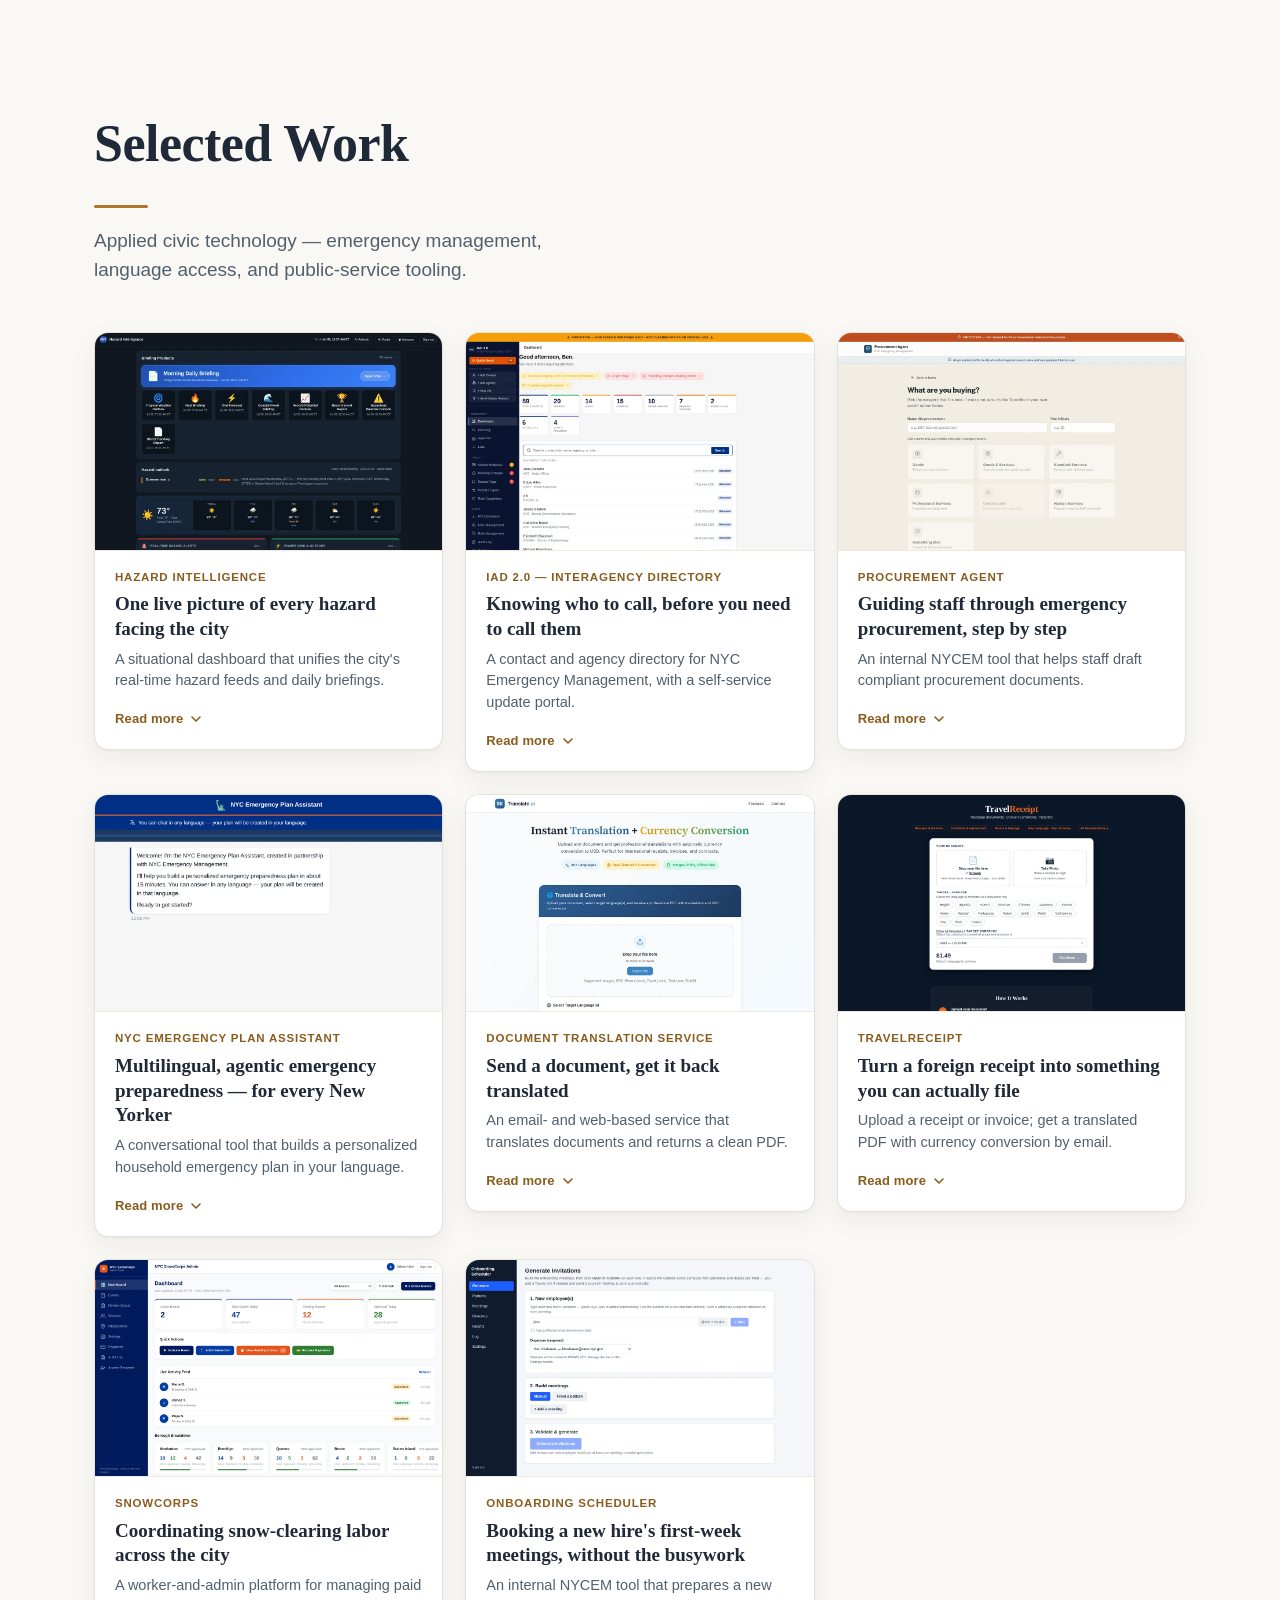
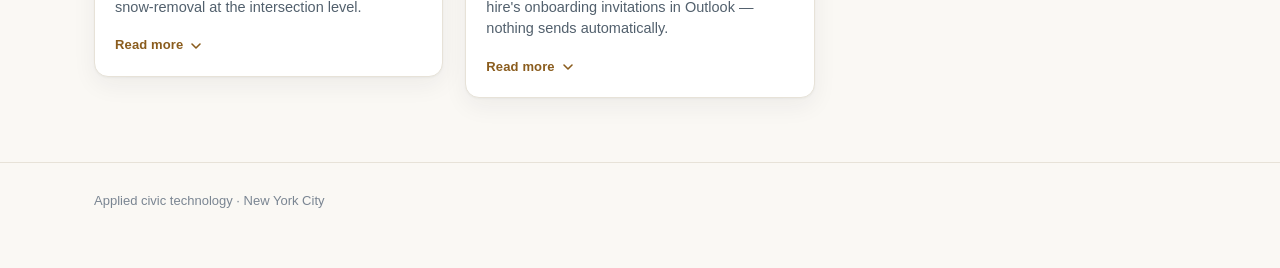
==== src/index.html @ 2b2f68f0 "Refine Onboarding Scheduler copy to match official one-pager Aligns the tile's one-liner and story w" ====
<!doctype html>
<html lang="en">
<head>
  <meta charset="utf-8" />
  <meta name="viewport" content="width=device-width, initial-scale=1" />
  <title>Selected Work — Ben Krakauer</title>
  <meta name="description" content="Applied civic technology — emergency management, language access, and public-service tooling." />
  <meta name="robots" content="noindex, nofollow" />
  <meta name="color-scheme" content="light" />
  <link rel="icon" href="data:image/svg+xml,%3Csvg xmlns='http://www.w3.org/2000/svg' viewBox='0 0 32 32'%3E%3Crect width='32' height='32' rx='6' fill='%23faf8f4'/%3E%3Ctext x='16' y='23' font-size='20' text-anchor='middle' font-family='Georgia,serif' fill='%23b0762a'%3ES%3C/text%3E%3C/svg%3E" />
  <link rel="stylesheet" href="styles.css" />
</head>
<body>
  <a class="skip-link" href="#work">Skip to work</a>

  <header class="site-header">
    <div class="wrap">
      <h1 class="site-title">Selected Work</h1>
      <hr class="title-rule" aria-hidden="true" />
      <p class="site-tagline">Applied civic technology — emergency management, language access, and public-service tooling.</p>
    </div>
  </header>

  <main id="work" class="wrap">
    <ul class="grid" role="list">

      <!-- Tile 1: Hazard Intelligence -->
      <li class="tile" role="listitem">
        <button class="tile-toggle" aria-expanded="false" aria-controls="panel-7" id="tab-7">
          <span class="tile-media">
            <img src="assets/images/hazardintel.webp" alt="NYCEM Hazard Intelligence — real-time situational dashboard" width="1200" height="750" loading="eager" decoding="async" />
          </span>
          <span class="tile-head">
            <span class="tile-kicker">Hazard Intelligence</span>
            <span class="tile-headline">One live picture of every hazard facing the city</span>
            <span class="tile-oneliner">A situational dashboard that unifies the city's real-time hazard feeds and daily briefings.</span>
            <span class="tile-more" aria-hidden="true">Read more<svg class="chev" viewBox="0 0 16 16" width="16" height="16"><path d="M4 6l4 4 4-4" fill="none" stroke="currentColor" stroke-width="1.6" stroke-linecap="round" stroke-linejoin="round"/></svg></span>
          </span>
        </button>
        <div class="tile-panel" id="panel-7" role="region" aria-labelledby="tab-7">
          <div class="tile-panel-inner">
            <p class="tile-story">When a storm, heat wave, or blackout hits, the operating picture is scattered across a dozen agencies and feeds. This tool pulls them into one place — weather and street flooding, the power grid, travel times, air quality, and coastal and climate signals — as a live situational dashboard backed by automated daily briefings. A companion admin console runs the pipeline behind it: what gets generated, when each product sends, and to whom. Built serverless on AWS, with scheduled collectors polling NWS, NYISO, Con Edison / PSEG-LI, NYC DOT, and AirNow.</p>
            <p class="tile-links"><a href="https://inteldash.benjaminkrakauer.com" target="_blank" rel="noopener noreferrer">inteldash.benjaminkrakauer.com<svg class="ext" viewBox="0 0 16 16" width="13" height="13" aria-hidden="true"><path d="M6 3h7v7M13 3L6.5 9.5M11 9v4H3V5h4" fill="none" stroke="currentColor" stroke-width="1.4" stroke-linecap="round" stroke-linejoin="round"/></svg></a><span class="link-note">dashboard</span><span class="link-sep" aria-hidden="true">·</span><a href="https://hazardintel.benjaminkrakauer.com" target="_blank" rel="noopener noreferrer">hazardintel.benjaminkrakauer.com<svg class="ext" viewBox="0 0 16 16" width="13" height="13" aria-hidden="true"><path d="M6 3h7v7M13 3L6.5 9.5M11 9v4H3V5h4" fill="none" stroke="currentColor" stroke-width="1.4" stroke-linecap="round" stroke-linejoin="round"/></svg></a><span class="link-note">admin console</span></p>
          </div>
        </div>
      </li>

      <!-- Tile 2: IAD 2.0 — Interagency Directory -->
      <li class="tile" role="listitem">
        <button class="tile-toggle" aria-expanded="false" aria-controls="panel-6" id="tab-6">
          <span class="tile-media">
            <img src="assets/images/iad.webp" alt="IAD 2.0 — interagency directory dashboard for NYC Emergency Management" width="1200" height="750" loading="eager" decoding="async" />
          </span>
          <span class="tile-head">
            <span class="tile-kicker">IAD 2.0 — Interagency Directory</span>
            <span class="tile-headline">Knowing who to call, before you need to call them</span>
            <span class="tile-oneliner">A contact and agency directory for NYC Emergency Management, with a self-service update portal.</span>
            <span class="tile-more" aria-hidden="true">Read more<svg class="chev" viewBox="0 0 16 16" width="16" height="16"><path d="M4 6l4 4 4-4" fill="none" stroke="currentColor" stroke-width="1.6" stroke-linecap="round" stroke-linejoin="round"/></svg></span>
          </span>
        </button>
        <div class="tile-panel" id="panel-6" role="region" aria-labelledby="tab-6">
          <div class="tile-panel-inner">
            <p class="tile-story">In an emergency, the bottleneck is often simply reaching the right person at the right agency. IAD 2.0 is a structured interagency directory built for NYCEM, paired with a self-service portal that lets agencies keep their own contact records current — so the directory stays accurate without a central team chasing updates.</p>
            <p class="tile-links"><a href="https://iad.benjaminkrakauer.com" target="_blank" rel="noopener noreferrer">iad.benjaminkrakauer.com<svg class="ext" viewBox="0 0 16 16" width="13" height="13" aria-hidden="true"><path d="M6 3h7v7M13 3L6.5 9.5M11 9v4H3V5h4" fill="none" stroke="currentColor" stroke-width="1.4" stroke-linecap="round" stroke-linejoin="round"/></svg></a><span class="link-sep" aria-hidden="true">·</span><a href="https://update.iad.benjaminkrakauer.com" target="_blank" rel="noopener noreferrer">update.iad.benjaminkrakauer.com<svg class="ext" viewBox="0 0 16 16" width="13" height="13" aria-hidden="true"><path d="M6 3h7v7M13 3L6.5 9.5M11 9v4H3V5h4" fill="none" stroke="currentColor" stroke-width="1.4" stroke-linecap="round" stroke-linejoin="round"/></svg></a></p>
          </div>
        </div>
      </li>

      <!-- Tile 3: Procurement Agent -->
      <li class="tile" role="listitem">
        <button class="tile-toggle" aria-expanded="false" aria-controls="panel-2" id="tab-2">
          <span class="tile-media">
            <img src="assets/images/procurement.webp" alt="Procurement Agent — internal NYCEM procurement drafting tool" width="1200" height="750" loading="eager" decoding="async" />
          </span>
          <span class="tile-head">
            <span class="tile-kicker">Procurement Agent</span>
            <span class="tile-headline">Guiding staff through emergency procurement, step by step</span>
            <span class="tile-oneliner">An internal NYCEM tool that helps staff draft compliant procurement documents.</span>
            <span class="tile-more" aria-hidden="true">Read more<svg class="chev" viewBox="0 0 16 16" width="16" height="16"><path d="M4 6l4 4 4-4" fill="none" stroke="currentColor" stroke-width="1.6" stroke-linecap="round" stroke-linejoin="round"/></svg></span>
          </span>
        </button>
        <div class="tile-panel" id="panel-2" role="region" aria-labelledby="tab-2">
          <div class="tile-panel-inner">
            <p class="tile-story">Emergency procurement is fast, high-stakes, and rule-bound — a hard combination for staff who don't do it daily. This internal prototype walks users through generating the documents an emergency procurement package needs, from vendor solicitation covers to scopes of work, with a shared review workflow and a built-in method evaluator that helps pick the right procurement path. It draws on live NYC data sources (M/WBE, Checkbook NYC) and is built on Bedrock, Lambda, API Gateway, and DynamoDB.</p>
            <p class="tile-links"><a href="https://procurementagent.benjaminkrakauer.com" target="_blank" rel="noopener noreferrer">procurementagent.benjaminkrakauer.com<svg class="ext" viewBox="0 0 16 16" width="13" height="13" aria-hidden="true"><path d="M6 3h7v7M13 3L6.5 9.5M11 9v4H3V5h4" fill="none" stroke="currentColor" stroke-width="1.4" stroke-linecap="round" stroke-linejoin="round"/></svg></a><span class="link-note">internal NYCEM tool</span></p>
          </div>
        </div>
      </li>

      <!-- Tile 4: NYC Emergency Plan Assistant -->
      <li class="tile" role="listitem">
        <button class="tile-toggle" aria-expanded="false" aria-controls="panel-1" id="tab-1">
          <span class="tile-media">
            <img src="assets/images/emergencyplan.webp" alt="NYC Emergency Plan Assistant — conversational preparedness interface" width="1200" height="750" loading="eager" decoding="async" />
          </span>
          <span class="tile-head">
            <span class="tile-kicker">NYC Emergency Plan Assistant</span>
            <span class="tile-headline">Multilingual, agentic emergency preparedness — for every New Yorker</span>
            <span class="tile-oneliner">A conversational tool that builds a personalized household emergency plan in your language.</span>
            <span class="tile-more" aria-hidden="true">Read more<svg class="chev" viewBox="0 0 16 16" width="16" height="16"><path d="M4 6l4 4 4-4" fill="none" stroke="currentColor" stroke-width="1.6" stroke-linecap="round" stroke-linejoin="round"/></svg></span>
          </span>
        </button>
        <div class="tile-panel" id="panel-1" role="region" aria-labelledby="tab-1">
          <div class="tile-panel-inner">
            <p class="tile-story">Most emergency-preparedness guidance is a static PDF almost nobody reads. This tool replaces it with a guided conversation: it asks about your household, housing, and needs, then generates a personalized, downloadable emergency plan. It works in dozens of languages — with the interface, the conversation, and the final PDF all translated, including right-to-left rendering for Arabic, Hebrew, and Urdu. Built on a React/TypeScript front end with an AWS Lambda + Bedrock back end, with prompt caching for fast, low-cost responses.</p>
            <p class="tile-links"><a href="https://emergencyplanagent.benjaminkrakauer.com" target="_blank" rel="noopener noreferrer">emergencyplanagent.benjaminkrakauer.com<svg class="ext" viewBox="0 0 16 16" width="13" height="13" aria-hidden="true"><path d="M6 3h7v7M13 3L6.5 9.5M11 9v4H3V5h4" fill="none" stroke="currentColor" stroke-width="1.4" stroke-linecap="round" stroke-linejoin="round"/></svg></a></p>
          </div>
        </div>
      </li>

      <!-- Tile 5: Document Translation Service -->
      <li class="tile" role="listitem">
        <button class="tile-toggle" aria-expanded="false" aria-controls="panel-3" id="tab-3">
          <span class="tile-media">
            <img src="assets/images/translate.webp" alt="Document Translation Service — upload and email translation" width="1200" height="750" loading="eager" decoding="async" />
          </span>
          <span class="tile-head">
            <span class="tile-kicker">Document Translation Service</span>
            <span class="tile-headline">Send a document, get it back translated</span>
            <span class="tile-oneliner">An email- and web-based service that translates documents and returns a clean PDF.</span>
            <span class="tile-more" aria-hidden="true">Read more<svg class="chev" viewBox="0 0 16 16" width="16" height="16"><path d="M4 6l4 4 4-4" fill="none" stroke="currentColor" stroke-width="1.6" stroke-linecap="round" stroke-linejoin="round"/></svg></span>
          </span>
        </button>
        <div class="tile-panel" id="panel-3" role="region" aria-labelledby="tab-3">
          <div class="tile-panel-inner">
            <p class="tile-story">A lightweight translation service designed for real documents, not just text snippets. Send a file by email or upload it on the web, and it returns a formatted PDF in the target language — with currency conversion handled inline for invoices and financial documents. Built entirely serverless on Bedrock and Lambda, with cost tracking baked in.</p>
            <p class="tile-links"><a href="https://translate.benjaminkrakauer.com" target="_blank" rel="noopener noreferrer">translate.benjaminkrakauer.com<svg class="ext" viewBox="0 0 16 16" width="13" height="13" aria-hidden="true"><path d="M6 3h7v7M13 3L6.5 9.5M11 9v4H3V5h4" fill="none" stroke="currentColor" stroke-width="1.4" stroke-linecap="round" stroke-linejoin="round"/></svg></a></p>
          </div>
        </div>
      </li>

      <!-- Tile 6: TravelReceipt -->
      <li class="tile" role="listitem">
        <button class="tile-toggle" aria-expanded="false" aria-controls="panel-4" id="tab-4">
          <span class="tile-media">
            <img src="assets/images/travelreceipt.webp" alt="TravelReceipt — translate a receipt and convert its currency" width="1200" height="750" loading="eager" decoding="async" />
          </span>
          <span class="tile-head">
            <span class="tile-kicker">TravelReceipt</span>
            <span class="tile-headline">Turn a foreign receipt into something you can actually file</span>
            <span class="tile-oneliner">Upload a receipt or invoice; get a translated PDF with currency conversion by email.</span>
            <span class="tile-more" aria-hidden="true">Read more<svg class="chev" viewBox="0 0 16 16" width="16" height="16"><path d="M4 6l4 4 4-4" fill="none" stroke="currentColor" stroke-width="1.6" stroke-linecap="round" stroke-linejoin="round"/></svg></span>
          </span>
        </button>
        <div class="tile-panel" id="panel-4" role="region" aria-labelledby="tab-4">
          <div class="tile-panel-inner">
            <p class="tile-story">A small, public-facing product for anyone dealing with receipts in another language and currency — travelers, expense filers, small businesses. Upload the receipt and it emails back a translated PDF with the amounts converted. A focused consumer application built on the same serverless translation foundation, with a production payment flow.</p>
            <p class="tile-links"><a href="https://travelreceipt.com" target="_blank" rel="noopener noreferrer">travelreceipt.com<svg class="ext" viewBox="0 0 16 16" width="13" height="13" aria-hidden="true"><path d="M6 3h7v7M13 3L6.5 9.5M11 9v4H3V5h4" fill="none" stroke="currentColor" stroke-width="1.4" stroke-linecap="round" stroke-linejoin="round"/></svg></a></p>
          </div>
        </div>
      </li>

      <!-- Tile 7: SnowCorps -->
      <li class="tile" role="listitem">
        <button class="tile-toggle" aria-expanded="false" aria-controls="panel-5" id="tab-5">
          <span class="tile-media">
            <img src="assets/images/snowcorps.webp" alt="SnowCorps — worker and admin platform for snow-removal coordination" width="1200" height="750" loading="eager" decoding="async" />
          </span>
          <span class="tile-head">
            <span class="tile-kicker">SnowCorps</span>
            <span class="tile-headline">Coordinating snow-clearing labor across the city</span>
            <span class="tile-oneliner">A worker-and-admin platform for managing paid snow-removal at the intersection level.</span>
            <span class="tile-more" aria-hidden="true">Read more<svg class="chev" viewBox="0 0 16 16" width="16" height="16"><path d="M4 6l4 4 4-4" fill="none" stroke="currentColor" stroke-width="1.6" stroke-linecap="round" stroke-linejoin="round"/></svg></span>
          </span>
        </button>
        <div class="tile-panel" id="panel-5" role="region" aria-labelledby="tab-5">
          <div class="tile-panel-inner">
            <p class="tile-story">A two-sided application for organizing snow response: a worker app where people claim intersections, document completed work, and get paid, paired with an admin portal for oversight and coordination. It tackles the logistics problem behind a familiar civic promise — that the sidewalks and crossings actually get cleared.</p>
            <p class="tile-links"><a href="https://snowcorps.benjaminkrakauer.com" target="_blank" rel="noopener noreferrer">snowcorps.benjaminkrakauer.com<svg class="ext" viewBox="0 0 16 16" width="13" height="13" aria-hidden="true"><path d="M6 3h7v7M13 3L6.5 9.5M11 9v4H3V5h4" fill="none" stroke="currentColor" stroke-width="1.4" stroke-linecap="round" stroke-linejoin="round"/></svg></a><span class="link-sep" aria-hidden="true">·</span><a href="https://admin.snowcorps.benjaminkrakauer.com" target="_blank" rel="noopener noreferrer">admin.snowcorps.benjaminkrakauer.com<svg class="ext" viewBox="0 0 16 16" width="13" height="13" aria-hidden="true"><path d="M6 3h7v7M13 3L6.5 9.5M11 9v4H3V5h4" fill="none" stroke="currentColor" stroke-width="1.4" stroke-linecap="round" stroke-linejoin="round"/></svg></a></p>
          </div>
        </div>
      </li>

      <!-- Tile 8: Onboarding Scheduler -->
      <li class="tile" role="listitem">
        <button class="tile-toggle" aria-expanded="false" aria-controls="panel-8" id="tab-8">
          <span class="tile-media">
            <img src="assets/images/onboarding.webp" alt="Onboarding Scheduler — internal NYCEM tool that builds onboarding meeting invitations" width="1200" height="750" loading="eager" decoding="async" />
          </span>
          <span class="tile-head">
            <span class="tile-kicker">Onboarding Scheduler</span>
            <span class="tile-headline">Booking a new hire's first-week meetings, without the busywork</span>
            <span class="tile-oneliner">An internal NYCEM tool that prepares a new hire's onboarding invitations in Outlook — nothing sends automatically.</span>
            <span class="tile-more" aria-hidden="true">Read more<svg class="chev" viewBox="0 0 16 16" width="16" height="16"><path d="M4 6l4 4 4-4" fill="none" stroke="currentColor" stroke-width="1.6" stroke-linecap="round" stroke-linejoin="round"/></svg></span>
          </span>
        </button>
        <div class="tile-panel" id="panel-8" role="region" aria-labelledby="tab-8">
          <div class="tile-panel-inner">
            <p class="tile-story">Onboarding a new employee means booking the same set of first-week meetings — orientation, IT, HR, team intros — with the right people, rooms, and times. This internal HCM tool prepares that whole set: add the hire, build the meetings one by one or from a saved pattern with day-offsets, and each opens in Outlook pre-filled with attendees, time, location, and description. The system never sends anything — it flags NYC holidays and weekends, logs every batch, and hands each invitation to the organizer to add a Teams link, review, and send from their own Outlook. Built serverless on AWS — a React/TypeScript SPA on S3 + CloudFront, one Lambda behind API Gateway, and DynamoDB, with a server-side password gate via Secrets Manager.</p>
            <p class="tile-links"><a href="https://onboardingscheduler.benjaminkrakauer.com" target="_blank" rel="noopener noreferrer">onboardingscheduler.benjaminkrakauer.com<svg class="ext" viewBox="0 0 16 16" width="13" height="13" aria-hidden="true"><path d="M6 3h7v7M13 3L6.5 9.5M11 9v4H3V5h4" fill="none" stroke="currentColor" stroke-width="1.4" stroke-linecap="round" stroke-linejoin="round"/></svg></a><span class="link-note">internal NYCEM tool</span></p>
          </div>
        </div>
      </li>


    </ul>
  </main>

  <footer class="site-footer">
    <div class="wrap">
      <p>Applied civic technology · New York City</p>
    </div>
  </footer>

  <script src="app.js"></script>
</body>
</html>
---- src/styles.css ----
/* Selected Work — warm-professional portfolio. Slate neutrals + one muted-amber accent. */

:root {
  --paper:      #faf8f4;   /* warm near-white background */
  --card:       #ffffff;
  --ink:        #1f2937;   /* slate-800 body text */
  --ink-soft:   #52606d;   /* slate-ish secondary */
  --ink-faint:  #7a8592;
  --line:       #e7e2d8;   /* warm hairline */
  --line-soft:  #efeae0;
  --accent:     #b0762a;   /* muted amber */
  --accent-ink: #8a5c1d;   /* darker amber for text-on-paper contrast */
  --accent-soft:rgba(176, 118, 42, 0.10);
  --shadow:     0 1px 2px rgba(31, 41, 55, 0.04), 0 8px 24px rgba(31, 41, 55, 0.06);
  --shadow-hi:  0 2px 6px rgba(31, 41, 55, 0.06), 0 14px 40px rgba(31, 41, 55, 0.10);
  --radius:     14px;
  --maxw:       1140px;
  --font: -apple-system, BlinkMacSystemFont, "Segoe UI", Roboto, Helvetica, Arial, sans-serif;
  --serif: Georgia, "Times New Roman", serif;
}

* { box-sizing: border-box; }

html { -webkit-text-size-adjust: 100%; }

body {
  margin: 0;
  background: var(--paper);
  color: var(--ink);
  font-family: var(--font);
  font-size: 17px;
  line-height: 1.55;
  -webkit-font-smoothing: antialiased;
  text-rendering: optimizeLegibility;
}

.wrap { width: 100%; max-width: var(--maxw); margin: 0 auto; padding: 0 24px; }

/* ---------- Skip link ---------- */
.skip-link {
  position: absolute; left: -999px; top: 0;
  background: var(--ink); color: #fff; padding: 10px 16px; border-radius: 0 0 8px 0;
  z-index: 20;
}
.skip-link:focus { left: 0; }

/* ---------- Header ---------- */
.site-header { padding: clamp(56px, 9vw, 104px) 0 clamp(28px, 5vw, 48px); }
.site-title {
  margin: 0;
  font-family: var(--serif);
  font-weight: 600;
  font-size: clamp(34px, 5.4vw, 52px);
  letter-spacing: -0.01em;
  color: var(--ink);
}
.title-rule {
  border: 0; height: 3px; width: 54px; margin: 20px 0 18px;
  background: var(--accent); border-radius: 2px;
}
.site-tagline {
  margin: 0; max-width: 44ch;
  font-size: clamp(16px, 2.2vw, 19px);
  color: var(--ink-soft);
}

/* ---------- Grid ---------- */
.grid {
  list-style: none; margin: 0 0 64px; padding: 0;
  display: grid; gap: 22px;
  grid-template-columns: repeat(3, 1fr);
  align-items: start; /* expanded tile grows on its own; row-mates stay compact */
}
@media (max-width: 960px) { .grid { grid-template-columns: repeat(2, 1fr); } }
@media (max-width: 620px) { .grid { grid-template-columns: 1fr; gap: 18px; } }

/* ---------- Tile ---------- */
.tile {
  background: var(--card);
  border: 1px solid var(--line);
  border-radius: var(--radius);
  box-shadow: var(--shadow);
  overflow: hidden;
  transition: box-shadow .25s ease, border-color .25s ease, transform .25s ease;
  display: flex; flex-direction: column;
}
.tile:hover { box-shadow: var(--shadow-hi); border-color: color-mix(in srgb, var(--accent) 45%, var(--line)); }

.tile-toggle {
  appearance: none; background: none; border: 0; margin: 0; padding: 0;
  text-align: left; width: 100%; cursor: pointer; color: inherit; font: inherit;
  display: flex; flex-direction: column; gap: 0;
}
.tile-toggle:focus-visible {
  outline: 3px solid var(--accent);
  outline-offset: -3px;
  border-radius: var(--radius);
}

.tile-media {
  display: block; width: 100%; aspect-ratio: 16 / 10; overflow: hidden;
  background: var(--line-soft);
  border-bottom: 1px solid var(--line-soft);
}
.tile-media img {
  display: block; width: 100%; height: 100%; object-fit: cover; object-position: top center;
  transition: transform .4s ease;
}
.tile:hover .tile-media img { transform: scale(1.02); }

.tile-head { padding: 18px 20px 20px; display: flex; flex-direction: column; gap: 7px; flex: 1; }
.tile-kicker {
  font-size: 11.5px; font-weight: 700; letter-spacing: .07em; text-transform: uppercase;
  color: var(--accent-ink); margin-bottom: -1px;
}
.tile-headline {
  font-family: var(--serif); font-weight: 600;
  font-size: 19px; line-height: 1.3; color: var(--ink);
}
.tile-oneliner { font-size: 14.5px; line-height: 1.5; color: var(--ink-soft); }

.tile-more {
  margin-top: auto; padding-top: 10px;
  display: inline-flex; align-items: center; gap: 5px;
  font-size: 13px; font-weight: 600; letter-spacing: .01em;
  color: var(--accent-ink);
}
.chev { transition: transform .3s ease; flex: none; }
.tile[data-open="true"] .chev { transform: rotate(180deg); }
.tile[data-open="true"] .tile-more .label-more { display: none; }

/* ---------- Expanding panel (grid-rows animation) ---------- */
.tile-panel {
  display: grid; grid-template-rows: 0fr;
  transition: grid-template-rows .34s ease;
}
.tile[data-open="true"] .tile-panel { grid-template-rows: 1fr; }
.tile-panel-inner {
  overflow: hidden; min-height: 0;
  padding: 0 20px;
}
.tile[data-open="true"] .tile-panel-inner { padding-bottom: 22px; }

.tile-story {
  margin: 0 0 14px;
  padding-top: 4px;
  border-top: 1px solid var(--line-soft);
  font-size: 15px; line-height: 1.62; color: var(--ink);
}
.tile[data-open="true"] .tile-story { padding-top: 16px; }

.tile-links { display: flex; flex-wrap: wrap; align-items: center; gap: 4px 10px; margin: 0; font-size: 14.5px; }
.tile-links a {
  display: inline-flex; align-items: center; gap: 5px;
  color: var(--accent-ink); text-decoration: none; font-weight: 600;
  border-bottom: 1px solid transparent; transition: border-color .2s ease, color .2s ease;
}
.tile-links a:hover { border-bottom-color: var(--accent); }
.tile-links a:focus-visible { outline: 3px solid var(--accent); outline-offset: 3px; border-radius: 3px; }
.ext { opacity: .7; flex: none; }
.link-sep { color: var(--ink-faint); }
.link-note {
  margin-left: 4px; font-size: 12px; font-weight: 500; color: var(--ink-faint);
  background: var(--accent-soft); padding: 2px 8px; border-radius: 999px;
}

/* ---------- Footer ---------- */
.site-footer {
  border-top: 1px solid var(--line);
  padding: 28px 0 56px;
}
.site-footer p { margin: 0; font-size: 13px; color: var(--ink-faint); }

/* ---------- Illustration caption overlay (labeled previews) ---------- */
.tile-media { position: relative; }
.media-tag {
  position: absolute; left: 10px; bottom: 10px;
  font-size: 10.5px; font-weight: 600; letter-spacing: .03em; text-transform: uppercase;
  color: #fff; background: rgba(31, 41, 55, 0.72);
  padding: 3px 8px; border-radius: 6px; backdrop-filter: blur(2px);
}

@media (prefers-reduced-motion: reduce) {
  * { transition: none !important; }
}
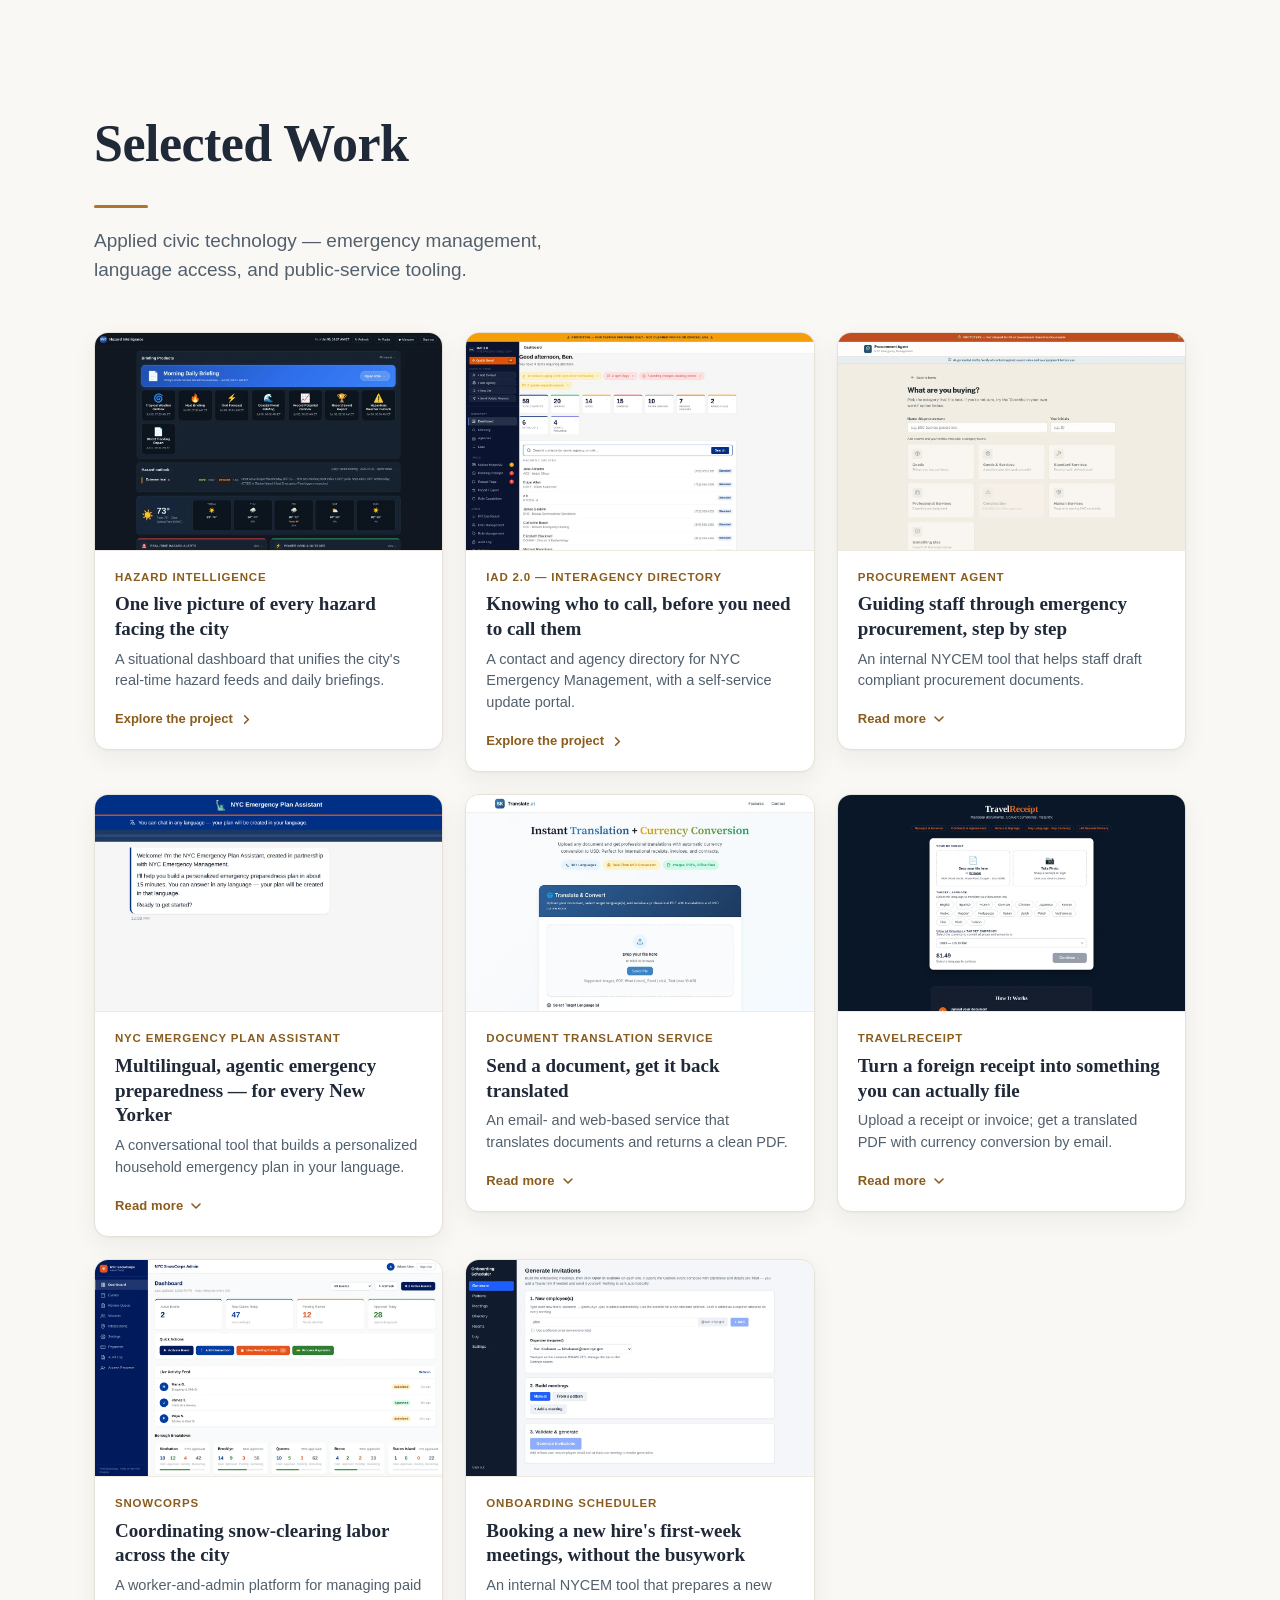
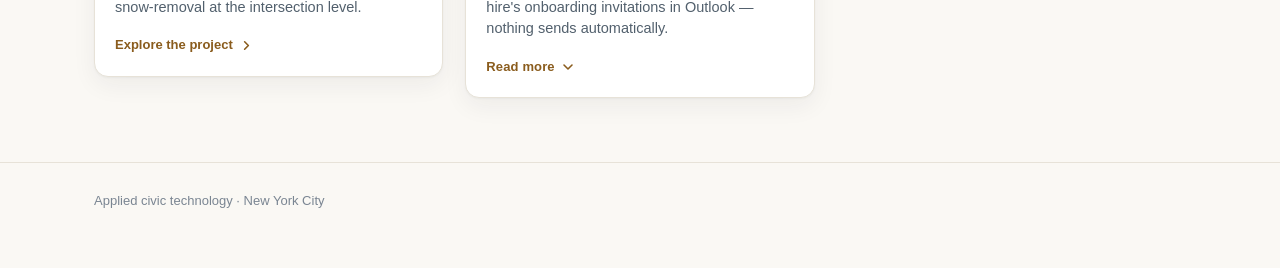
==== commit 103ea015: "Drill-downs: tiles→links + IAD (11), SnowCorps (10), Hazard expanded (16) Data-driven generator (too" ====
--- a/src/index.html
+++ b/src/index.html
@@ -24,9 +24,8 @@
   <main id="work" class="wrap">
     <ul class="grid" role="list">
 
-      <!-- Tile 1: Hazard Intelligence -->
       <li class="tile" role="listitem">
-        <button class="tile-toggle" aria-expanded="false" aria-controls="panel-7" id="tab-7">
+        <a class="tile-link" href="hazard-intelligence.html">
           <span class="tile-media">
             <img src="assets/images/hazardintel.webp" alt="NYCEM Hazard Intelligence — real-time situational dashboard" width="1200" height="750" loading="eager" decoding="async" />
           </span>
@@ -34,20 +33,13 @@
             <span class="tile-kicker">Hazard Intelligence</span>
             <span class="tile-headline">One live picture of every hazard facing the city</span>
             <span class="tile-oneliner">A situational dashboard that unifies the city's real-time hazard feeds and daily briefings.</span>
-            <span class="tile-more" aria-hidden="true">Read more<svg class="chev" viewBox="0 0 16 16" width="16" height="16"><path d="M4 6l4 4 4-4" fill="none" stroke="currentColor" stroke-width="1.6" stroke-linecap="round" stroke-linejoin="round"/></svg></span>
+            <span class="tile-go" aria-hidden="true">Explore the project <svg class="chev-r" viewBox="0 0 16 16" width="15" height="15" aria-hidden="true"><path d="M6 4l4 4-4 4" fill="none" stroke="currentColor" stroke-width="1.7" stroke-linecap="round" stroke-linejoin="round"/></svg></span>
           </span>
-        </button>
-        <div class="tile-panel" id="panel-7" role="region" aria-labelledby="tab-7">
-          <div class="tile-panel-inner">
-            <p class="tile-story">When a storm, heat wave, or blackout hits, the operating picture is scattered across a dozen agencies and feeds. This tool pulls them into one place — weather and street flooding, the power grid, travel times, air quality, and coastal and climate signals — as a live situational dashboard backed by automated daily briefings. A companion admin console runs the pipeline behind it: what gets generated, when each product sends, and to whom. Built serverless on AWS, with scheduled collectors polling NWS, NYISO, Con Edison / PSEG-LI, NYC DOT, and AirNow.</p>
-            <p class="tile-links"><a href="https://inteldash.benjaminkrakauer.com" target="_blank" rel="noopener noreferrer">inteldash.benjaminkrakauer.com<svg class="ext" viewBox="0 0 16 16" width="13" height="13" aria-hidden="true"><path d="M6 3h7v7M13 3L6.5 9.5M11 9v4H3V5h4" fill="none" stroke="currentColor" stroke-width="1.4" stroke-linecap="round" stroke-linejoin="round"/></svg></a><span class="link-note">dashboard</span><span class="link-sep" aria-hidden="true">·</span><a href="https://hazardintel.benjaminkrakauer.com" target="_blank" rel="noopener noreferrer">hazardintel.benjaminkrakauer.com<svg class="ext" viewBox="0 0 16 16" width="13" height="13" aria-hidden="true"><path d="M6 3h7v7M13 3L6.5 9.5M11 9v4H3V5h4" fill="none" stroke="currentColor" stroke-width="1.4" stroke-linecap="round" stroke-linejoin="round"/></svg></a><span class="link-note">admin console</span></p>
-          </div>
-        </div>
+        </a>
       </li>
 
-      <!-- Tile 2: IAD 2.0 — Interagency Directory -->
       <li class="tile" role="listitem">
-        <button class="tile-toggle" aria-expanded="false" aria-controls="panel-6" id="tab-6">
+        <a class="tile-link" href="iad.html">
           <span class="tile-media">
             <img src="assets/images/iad.webp" alt="IAD 2.0 — interagency directory dashboard for NYC Emergency Management" width="1200" height="750" loading="eager" decoding="async" />
           </span>
@@ -55,20 +47,13 @@
             <span class="tile-kicker">IAD 2.0 — Interagency Directory</span>
             <span class="tile-headline">Knowing who to call, before you need to call them</span>
             <span class="tile-oneliner">A contact and agency directory for NYC Emergency Management, with a self-service update portal.</span>
-            <span class="tile-more" aria-hidden="true">Read more<svg class="chev" viewBox="0 0 16 16" width="16" height="16"><path d="M4 6l4 4 4-4" fill="none" stroke="currentColor" stroke-width="1.6" stroke-linecap="round" stroke-linejoin="round"/></svg></span>
+            <span class="tile-go" aria-hidden="true">Explore the project <svg class="chev-r" viewBox="0 0 16 16" width="15" height="15" aria-hidden="true"><path d="M6 4l4 4-4 4" fill="none" stroke="currentColor" stroke-width="1.7" stroke-linecap="round" stroke-linejoin="round"/></svg></span>
           </span>
-        </button>
-        <div class="tile-panel" id="panel-6" role="region" aria-labelledby="tab-6">
-          <div class="tile-panel-inner">
-            <p class="tile-story">In an emergency, the bottleneck is often simply reaching the right person at the right agency. IAD 2.0 is a structured interagency directory built for NYCEM, paired with a self-service portal that lets agencies keep their own contact records current — so the directory stays accurate without a central team chasing updates.</p>
-            <p class="tile-links"><a href="https://iad.benjaminkrakauer.com" target="_blank" rel="noopener noreferrer">iad.benjaminkrakauer.com<svg class="ext" viewBox="0 0 16 16" width="13" height="13" aria-hidden="true"><path d="M6 3h7v7M13 3L6.5 9.5M11 9v4H3V5h4" fill="none" stroke="currentColor" stroke-width="1.4" stroke-linecap="round" stroke-linejoin="round"/></svg></a><span class="link-sep" aria-hidden="true">·</span><a href="https://update.iad.benjaminkrakauer.com" target="_blank" rel="noopener noreferrer">update.iad.benjaminkrakauer.com<svg class="ext" viewBox="0 0 16 16" width="13" height="13" aria-hidden="true"><path d="M6 3h7v7M13 3L6.5 9.5M11 9v4H3V5h4" fill="none" stroke="currentColor" stroke-width="1.4" stroke-linecap="round" stroke-linejoin="round"/></svg></a></p>
-          </div>
-        </div>
+        </a>
       </li>
 
-      <!-- Tile 3: Procurement Agent -->
       <li class="tile" role="listitem">
-        <button class="tile-toggle" aria-expanded="false" aria-controls="panel-2" id="tab-2">
+        <button class="tile-toggle" aria-expanded="false" aria-controls="panel-procurement" id="tab-procurement">
           <span class="tile-media">
             <img src="assets/images/procurement.webp" alt="Procurement Agent — internal NYCEM procurement drafting tool" width="1200" height="750" loading="eager" decoding="async" />
           </span>
@@ -79,7 +64,7 @@
             <span class="tile-more" aria-hidden="true">Read more<svg class="chev" viewBox="0 0 16 16" width="16" height="16"><path d="M4 6l4 4 4-4" fill="none" stroke="currentColor" stroke-width="1.6" stroke-linecap="round" stroke-linejoin="round"/></svg></span>
           </span>
         </button>
-        <div class="tile-panel" id="panel-2" role="region" aria-labelledby="tab-2">
+        <div class="tile-panel" id="panel-procurement" role="region" aria-labelledby="tab-procurement">
           <div class="tile-panel-inner">
             <p class="tile-story">Emergency procurement is fast, high-stakes, and rule-bound — a hard combination for staff who don't do it daily. This internal prototype walks users through generating the documents an emergency procurement package needs, from vendor solicitation covers to scopes of work, with a shared review workflow and a built-in method evaluator that helps pick the right procurement path. It draws on live NYC data sources (M/WBE, Checkbook NYC) and is built on Bedrock, Lambda, API Gateway, and DynamoDB.</p>
             <p class="tile-links"><a href="https://procurementagent.benjaminkrakauer.com" target="_blank" rel="noopener noreferrer">procurementagent.benjaminkrakauer.com<svg class="ext" viewBox="0 0 16 16" width="13" height="13" aria-hidden="true"><path d="M6 3h7v7M13 3L6.5 9.5M11 9v4H3V5h4" fill="none" stroke="currentColor" stroke-width="1.4" stroke-linecap="round" stroke-linejoin="round"/></svg></a><span class="link-note">internal NYCEM tool</span></p>
@@ -87,9 +72,8 @@
         </div>
       </li>
 
-      <!-- Tile 4: NYC Emergency Plan Assistant -->
       <li class="tile" role="listitem">
-        <button class="tile-toggle" aria-expanded="false" aria-controls="panel-1" id="tab-1">
+        <button class="tile-toggle" aria-expanded="false" aria-controls="panel-emergency-plan" id="tab-emergency-plan">
           <span class="tile-media">
             <img src="assets/images/emergencyplan.webp" alt="NYC Emergency Plan Assistant — conversational preparedness interface" width="1200" height="750" loading="eager" decoding="async" />
           </span>
@@ -100,7 +84,7 @@
             <span class="tile-more" aria-hidden="true">Read more<svg class="chev" viewBox="0 0 16 16" width="16" height="16"><path d="M4 6l4 4 4-4" fill="none" stroke="currentColor" stroke-width="1.6" stroke-linecap="round" stroke-linejoin="round"/></svg></span>
           </span>
         </button>
-        <div class="tile-panel" id="panel-1" role="region" aria-labelledby="tab-1">
+        <div class="tile-panel" id="panel-emergency-plan" role="region" aria-labelledby="tab-emergency-plan">
           <div class="tile-panel-inner">
             <p class="tile-story">Most emergency-preparedness guidance is a static PDF almost nobody reads. This tool replaces it with a guided conversation: it asks about your household, housing, and needs, then generates a personalized, downloadable emergency plan. It works in dozens of languages — with the interface, the conversation, and the final PDF all translated, including right-to-left rendering for Arabic, Hebrew, and Urdu. Built on a React/TypeScript front end with an AWS Lambda + Bedrock back end, with prompt caching for fast, low-cost responses.</p>
             <p class="tile-links"><a href="https://emergencyplanagent.benjaminkrakauer.com" target="_blank" rel="noopener noreferrer">emergencyplanagent.benjaminkrakauer.com<svg class="ext" viewBox="0 0 16 16" width="13" height="13" aria-hidden="true"><path d="M6 3h7v7M13 3L6.5 9.5M11 9v4H3V5h4" fill="none" stroke="currentColor" stroke-width="1.4" stroke-linecap="round" stroke-linejoin="round"/></svg></a></p>
@@ -108,9 +92,8 @@
         </div>
       </li>
 
-      <!-- Tile 5: Document Translation Service -->
       <li class="tile" role="listitem">
-        <button class="tile-toggle" aria-expanded="false" aria-controls="panel-3" id="tab-3">
+        <button class="tile-toggle" aria-expanded="false" aria-controls="panel-document-translation" id="tab-document-translation">
           <span class="tile-media">
             <img src="assets/images/translate.webp" alt="Document Translation Service — upload and email translation" width="1200" height="750" loading="eager" decoding="async" />
           </span>
@@ -121,7 +104,7 @@
             <span class="tile-more" aria-hidden="true">Read more<svg class="chev" viewBox="0 0 16 16" width="16" height="16"><path d="M4 6l4 4 4-4" fill="none" stroke="currentColor" stroke-width="1.6" stroke-linecap="round" stroke-linejoin="round"/></svg></span>
           </span>
         </button>
-        <div class="tile-panel" id="panel-3" role="region" aria-labelledby="tab-3">
+        <div class="tile-panel" id="panel-document-translation" role="region" aria-labelledby="tab-document-translation">
           <div class="tile-panel-inner">
             <p class="tile-story">A lightweight translation service designed for real documents, not just text snippets. Send a file by email or upload it on the web, and it returns a formatted PDF in the target language — with currency conversion handled inline for invoices and financial documents. Built entirely serverless on Bedrock and Lambda, with cost tracking baked in.</p>
             <p class="tile-links"><a href="https://translate.benjaminkrakauer.com" target="_blank" rel="noopener noreferrer">translate.benjaminkrakauer.com<svg class="ext" viewBox="0 0 16 16" width="13" height="13" aria-hidden="true"><path d="M6 3h7v7M13 3L6.5 9.5M11 9v4H3V5h4" fill="none" stroke="currentColor" stroke-width="1.4" stroke-linecap="round" stroke-linejoin="round"/></svg></a></p>
@@ -129,9 +112,8 @@
         </div>
       </li>
 
-      <!-- Tile 6: TravelReceipt -->
       <li class="tile" role="listitem">
-        <button class="tile-toggle" aria-expanded="false" aria-controls="panel-4" id="tab-4">
+        <button class="tile-toggle" aria-expanded="false" aria-controls="panel-travelreceipt" id="tab-travelreceipt">
           <span class="tile-media">
             <img src="assets/images/travelreceipt.webp" alt="TravelReceipt — translate a receipt and convert its currency" width="1200" height="750" loading="eager" decoding="async" />
           </span>
@@ -142,7 +124,7 @@
             <span class="tile-more" aria-hidden="true">Read more<svg class="chev" viewBox="0 0 16 16" width="16" height="16"><path d="M4 6l4 4 4-4" fill="none" stroke="currentColor" stroke-width="1.6" stroke-linecap="round" stroke-linejoin="round"/></svg></span>
           </span>
         </button>
-        <div class="tile-panel" id="panel-4" role="region" aria-labelledby="tab-4">
+        <div class="tile-panel" id="panel-travelreceipt" role="region" aria-labelledby="tab-travelreceipt">
           <div class="tile-panel-inner">
             <p class="tile-story">A small, public-facing product for anyone dealing with receipts in another language and currency — travelers, expense filers, small businesses. Upload the receipt and it emails back a translated PDF with the amounts converted. A focused consumer application built on the same serverless translation foundation, with a production payment flow.</p>
             <p class="tile-links"><a href="https://travelreceipt.com" target="_blank" rel="noopener noreferrer">travelreceipt.com<svg class="ext" viewBox="0 0 16 16" width="13" height="13" aria-hidden="true"><path d="M6 3h7v7M13 3L6.5 9.5M11 9v4H3V5h4" fill="none" stroke="currentColor" stroke-width="1.4" stroke-linecap="round" stroke-linejoin="round"/></svg></a></p>
@@ -150,9 +132,8 @@
         </div>
       </li>
 
-      <!-- Tile 7: SnowCorps -->
       <li class="tile" role="listitem">
-        <button class="tile-toggle" aria-expanded="false" aria-controls="panel-5" id="tab-5">
+        <a class="tile-link" href="snowcorps.html">
           <span class="tile-media">
             <img src="assets/images/snowcorps.webp" alt="SnowCorps — worker and admin platform for snow-removal coordination" width="1200" height="750" loading="eager" decoding="async" />
           </span>
@@ -160,20 +141,13 @@
             <span class="tile-kicker">SnowCorps</span>
             <span class="tile-headline">Coordinating snow-clearing labor across the city</span>
             <span class="tile-oneliner">A worker-and-admin platform for managing paid snow-removal at the intersection level.</span>
-            <span class="tile-more" aria-hidden="true">Read more<svg class="chev" viewBox="0 0 16 16" width="16" height="16"><path d="M4 6l4 4 4-4" fill="none" stroke="currentColor" stroke-width="1.6" stroke-linecap="round" stroke-linejoin="round"/></svg></span>
+            <span class="tile-go" aria-hidden="true">Explore the project <svg class="chev-r" viewBox="0 0 16 16" width="15" height="15" aria-hidden="true"><path d="M6 4l4 4-4 4" fill="none" stroke="currentColor" stroke-width="1.7" stroke-linecap="round" stroke-linejoin="round"/></svg></span>
           </span>
-        </button>
-        <div class="tile-panel" id="panel-5" role="region" aria-labelledby="tab-5">
-          <div class="tile-panel-inner">
-            <p class="tile-story">A two-sided application for organizing snow response: a worker app where people claim intersections, document completed work, and get paid, paired with an admin portal for oversight and coordination. It tackles the logistics problem behind a familiar civic promise — that the sidewalks and crossings actually get cleared.</p>
-            <p class="tile-links"><a href="https://snowcorps.benjaminkrakauer.com" target="_blank" rel="noopener noreferrer">snowcorps.benjaminkrakauer.com<svg class="ext" viewBox="0 0 16 16" width="13" height="13" aria-hidden="true"><path d="M6 3h7v7M13 3L6.5 9.5M11 9v4H3V5h4" fill="none" stroke="currentColor" stroke-width="1.4" stroke-linecap="round" stroke-linejoin="round"/></svg></a><span class="link-sep" aria-hidden="true">·</span><a href="https://admin.snowcorps.benjaminkrakauer.com" target="_blank" rel="noopener noreferrer">admin.snowcorps.benjaminkrakauer.com<svg class="ext" viewBox="0 0 16 16" width="13" height="13" aria-hidden="true"><path d="M6 3h7v7M13 3L6.5 9.5M11 9v4H3V5h4" fill="none" stroke="currentColor" stroke-width="1.4" stroke-linecap="round" stroke-linejoin="round"/></svg></a></p>
-          </div>
-        </div>
+        </a>
       </li>
 
-      <!-- Tile 8: Onboarding Scheduler -->
       <li class="tile" role="listitem">
-        <button class="tile-toggle" aria-expanded="false" aria-controls="panel-8" id="tab-8">
+        <button class="tile-toggle" aria-expanded="false" aria-controls="panel-onboarding" id="tab-onboarding">
           <span class="tile-media">
             <img src="assets/images/onboarding.webp" alt="Onboarding Scheduler — internal NYCEM tool that builds onboarding meeting invitations" width="1200" height="750" loading="eager" decoding="async" />
           </span>
@@ -184,14 +158,13 @@
             <span class="tile-more" aria-hidden="true">Read more<svg class="chev" viewBox="0 0 16 16" width="16" height="16"><path d="M4 6l4 4 4-4" fill="none" stroke="currentColor" stroke-width="1.6" stroke-linecap="round" stroke-linejoin="round"/></svg></span>
           </span>
         </button>
-        <div class="tile-panel" id="panel-8" role="region" aria-labelledby="tab-8">
+        <div class="tile-panel" id="panel-onboarding" role="region" aria-labelledby="tab-onboarding">
           <div class="tile-panel-inner">
             <p class="tile-story">Onboarding a new employee means booking the same set of first-week meetings — orientation, IT, HR, team intros — with the right people, rooms, and times. This internal HCM tool prepares that whole set: add the hire, build the meetings one by one or from a saved pattern with day-offsets, and each opens in Outlook pre-filled with attendees, time, location, and description. The system never sends anything — it flags NYC holidays and weekends, logs every batch, and hands each invitation to the organizer to add a Teams link, review, and send from their own Outlook. Built serverless on AWS — a React/TypeScript SPA on S3 + CloudFront, one Lambda behind API Gateway, and DynamoDB, with a server-side password gate via Secrets Manager.</p>
             <p class="tile-links"><a href="https://onboardingscheduler.benjaminkrakauer.com" target="_blank" rel="noopener noreferrer">onboardingscheduler.benjaminkrakauer.com<svg class="ext" viewBox="0 0 16 16" width="13" height="13" aria-hidden="true"><path d="M6 3h7v7M13 3L6.5 9.5M11 9v4H3V5h4" fill="none" stroke="currentColor" stroke-width="1.4" stroke-linecap="round" stroke-linejoin="round"/></svg></a><span class="link-note">internal NYCEM tool</span></p>
           </div>
         </div>
       </li>
-
 
     </ul>
   </main>
--- a/src/styles.css
+++ b/src/styles.css
@@ -97,6 +97,20 @@
   border-radius: var(--radius);
 }
 
+/* Link tiles (click the whole card → detail page) */
+.tile-link {
+  display: flex; flex-direction: column; height: 100%;
+  text-decoration: none; color: inherit;
+}
+.tile-link:focus-visible { outline: 3px solid var(--accent); outline-offset: -3px; border-radius: var(--radius); }
+.tile-go {
+  margin-top: auto; padding-top: 10px;
+  display: inline-flex; align-items: center; gap: 6px;
+  font-size: 13px; font-weight: 700; color: var(--accent-ink);
+}
+.chev-r { transition: transform .2s ease; }
+.tile-link:hover .chev-r { transform: translateX(3px); }
+
 .tile-media {
   display: block; width: 100%; aspect-ratio: 16 / 10; overflow: hidden;
   background: var(--line-soft);
@@ -164,6 +178,19 @@
   background: var(--accent-soft); padding: 2px 8px; border-radius: 999px;
 }
 
+/* "Dig down" CTA to a per-app detail page */
+.tile-explore { margin: 15px 0 2px; }
+.tile-explore a {
+  display: inline-flex; align-items: center; gap: 7px;
+  font-size: 13.5px; font-weight: 700; color: var(--accent-ink);
+  background: var(--accent-soft);
+  border: 1px solid color-mix(in srgb, var(--accent) 38%, transparent);
+  padding: 9px 14px; border-radius: 9px; text-decoration: none;
+  transition: background .2s ease, border-color .2s ease;
+}
+.tile-explore a:hover { background: color-mix(in srgb, var(--accent) 15%, transparent); border-color: var(--accent); }
+.tile-explore a:focus-visible { outline: 3px solid var(--accent); outline-offset: 2px; }
+
 /* ---------- Footer ---------- */
 .site-footer {
   border-top: 1px solid var(--line);
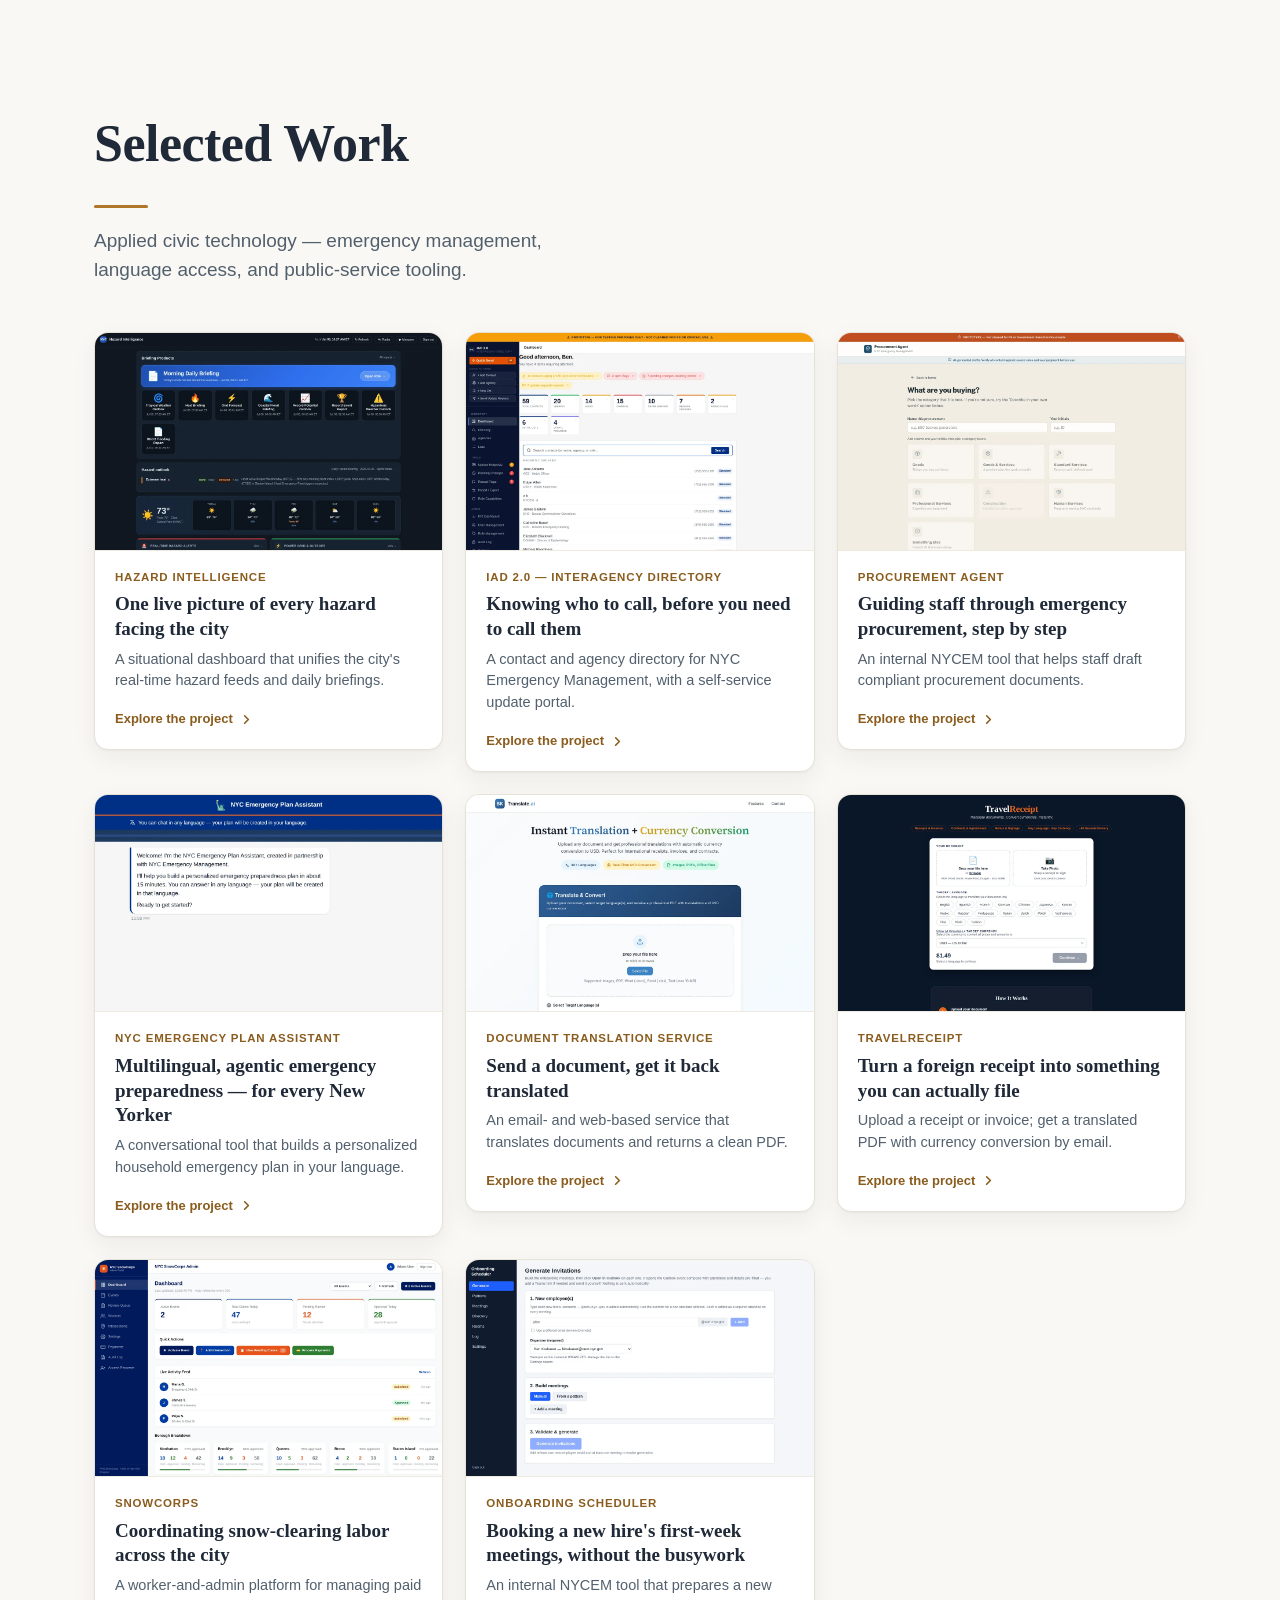
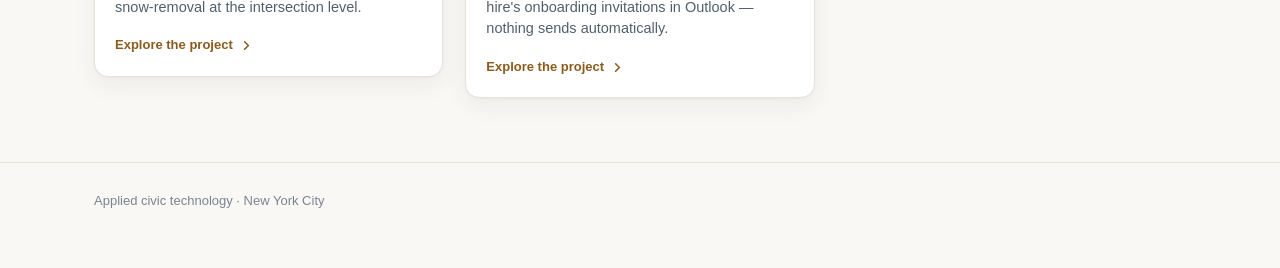
==== commit 001ba6d6: "Complete drill-downs for all 8 apps (61 sub-tiles) Adds detail pages for Procurement (8), Emergency " ====
--- a/src/index.html
+++ b/src/index.html
@@ -53,7 +53,7 @@
       </li>
 
       <li class="tile" role="listitem">
-        <button class="tile-toggle" aria-expanded="false" aria-controls="panel-procurement" id="tab-procurement">
+        <a class="tile-link" href="procurement.html">
           <span class="tile-media">
             <img src="assets/images/procurement.webp" alt="Procurement Agent — internal NYCEM procurement drafting tool" width="1200" height="750" loading="eager" decoding="async" />
           </span>
@@ -61,19 +61,13 @@
             <span class="tile-kicker">Procurement Agent</span>
             <span class="tile-headline">Guiding staff through emergency procurement, step by step</span>
             <span class="tile-oneliner">An internal NYCEM tool that helps staff draft compliant procurement documents.</span>
-            <span class="tile-more" aria-hidden="true">Read more<svg class="chev" viewBox="0 0 16 16" width="16" height="16"><path d="M4 6l4 4 4-4" fill="none" stroke="currentColor" stroke-width="1.6" stroke-linecap="round" stroke-linejoin="round"/></svg></span>
+            <span class="tile-go" aria-hidden="true">Explore the project <svg class="chev-r" viewBox="0 0 16 16" width="15" height="15" aria-hidden="true"><path d="M6 4l4 4-4 4" fill="none" stroke="currentColor" stroke-width="1.7" stroke-linecap="round" stroke-linejoin="round"/></svg></span>
           </span>
-        </button>
-        <div class="tile-panel" id="panel-procurement" role="region" aria-labelledby="tab-procurement">
-          <div class="tile-panel-inner">
-            <p class="tile-story">Emergency procurement is fast, high-stakes, and rule-bound — a hard combination for staff who don't do it daily. This internal prototype walks users through generating the documents an emergency procurement package needs, from vendor solicitation covers to scopes of work, with a shared review workflow and a built-in method evaluator that helps pick the right procurement path. It draws on live NYC data sources (M/WBE, Checkbook NYC) and is built on Bedrock, Lambda, API Gateway, and DynamoDB.</p>
-            <p class="tile-links"><a href="https://procurementagent.benjaminkrakauer.com" target="_blank" rel="noopener noreferrer">procurementagent.benjaminkrakauer.com<svg class="ext" viewBox="0 0 16 16" width="13" height="13" aria-hidden="true"><path d="M6 3h7v7M13 3L6.5 9.5M11 9v4H3V5h4" fill="none" stroke="currentColor" stroke-width="1.4" stroke-linecap="round" stroke-linejoin="round"/></svg></a><span class="link-note">internal NYCEM tool</span></p>
-          </div>
-        </div>
+        </a>
       </li>
 
       <li class="tile" role="listitem">
-        <button class="tile-toggle" aria-expanded="false" aria-controls="panel-emergency-plan" id="tab-emergency-plan">
+        <a class="tile-link" href="emergency-plan.html">
           <span class="tile-media">
             <img src="assets/images/emergencyplan.webp" alt="NYC Emergency Plan Assistant — conversational preparedness interface" width="1200" height="750" loading="eager" decoding="async" />
           </span>
@@ -81,19 +75,13 @@
             <span class="tile-kicker">NYC Emergency Plan Assistant</span>
             <span class="tile-headline">Multilingual, agentic emergency preparedness — for every New Yorker</span>
             <span class="tile-oneliner">A conversational tool that builds a personalized household emergency plan in your language.</span>
-            <span class="tile-more" aria-hidden="true">Read more<svg class="chev" viewBox="0 0 16 16" width="16" height="16"><path d="M4 6l4 4 4-4" fill="none" stroke="currentColor" stroke-width="1.6" stroke-linecap="round" stroke-linejoin="round"/></svg></span>
+            <span class="tile-go" aria-hidden="true">Explore the project <svg class="chev-r" viewBox="0 0 16 16" width="15" height="15" aria-hidden="true"><path d="M6 4l4 4-4 4" fill="none" stroke="currentColor" stroke-width="1.7" stroke-linecap="round" stroke-linejoin="round"/></svg></span>
           </span>
-        </button>
-        <div class="tile-panel" id="panel-emergency-plan" role="region" aria-labelledby="tab-emergency-plan">
-          <div class="tile-panel-inner">
-            <p class="tile-story">Most emergency-preparedness guidance is a static PDF almost nobody reads. This tool replaces it with a guided conversation: it asks about your household, housing, and needs, then generates a personalized, downloadable emergency plan. It works in dozens of languages — with the interface, the conversation, and the final PDF all translated, including right-to-left rendering for Arabic, Hebrew, and Urdu. Built on a React/TypeScript front end with an AWS Lambda + Bedrock back end, with prompt caching for fast, low-cost responses.</p>
-            <p class="tile-links"><a href="https://emergencyplanagent.benjaminkrakauer.com" target="_blank" rel="noopener noreferrer">emergencyplanagent.benjaminkrakauer.com<svg class="ext" viewBox="0 0 16 16" width="13" height="13" aria-hidden="true"><path d="M6 3h7v7M13 3L6.5 9.5M11 9v4H3V5h4" fill="none" stroke="currentColor" stroke-width="1.4" stroke-linecap="round" stroke-linejoin="round"/></svg></a></p>
-          </div>
-        </div>
+        </a>
       </li>
 
       <li class="tile" role="listitem">
-        <button class="tile-toggle" aria-expanded="false" aria-controls="panel-document-translation" id="tab-document-translation">
+        <a class="tile-link" href="document-translation.html">
           <span class="tile-media">
             <img src="assets/images/translate.webp" alt="Document Translation Service — upload and email translation" width="1200" height="750" loading="eager" decoding="async" />
           </span>
@@ -101,19 +89,13 @@
             <span class="tile-kicker">Document Translation Service</span>
             <span class="tile-headline">Send a document, get it back translated</span>
             <span class="tile-oneliner">An email- and web-based service that translates documents and returns a clean PDF.</span>
-            <span class="tile-more" aria-hidden="true">Read more<svg class="chev" viewBox="0 0 16 16" width="16" height="16"><path d="M4 6l4 4 4-4" fill="none" stroke="currentColor" stroke-width="1.6" stroke-linecap="round" stroke-linejoin="round"/></svg></span>
+            <span class="tile-go" aria-hidden="true">Explore the project <svg class="chev-r" viewBox="0 0 16 16" width="15" height="15" aria-hidden="true"><path d="M6 4l4 4-4 4" fill="none" stroke="currentColor" stroke-width="1.7" stroke-linecap="round" stroke-linejoin="round"/></svg></span>
           </span>
-        </button>
-        <div class="tile-panel" id="panel-document-translation" role="region" aria-labelledby="tab-document-translation">
-          <div class="tile-panel-inner">
-            <p class="tile-story">A lightweight translation service designed for real documents, not just text snippets. Send a file by email or upload it on the web, and it returns a formatted PDF in the target language — with currency conversion handled inline for invoices and financial documents. Built entirely serverless on Bedrock and Lambda, with cost tracking baked in.</p>
-            <p class="tile-links"><a href="https://translate.benjaminkrakauer.com" target="_blank" rel="noopener noreferrer">translate.benjaminkrakauer.com<svg class="ext" viewBox="0 0 16 16" width="13" height="13" aria-hidden="true"><path d="M6 3h7v7M13 3L6.5 9.5M11 9v4H3V5h4" fill="none" stroke="currentColor" stroke-width="1.4" stroke-linecap="round" stroke-linejoin="round"/></svg></a></p>
-          </div>
-        </div>
+        </a>
       </li>
 
       <li class="tile" role="listitem">
-        <button class="tile-toggle" aria-expanded="false" aria-controls="panel-travelreceipt" id="tab-travelreceipt">
+        <a class="tile-link" href="travelreceipt.html">
           <span class="tile-media">
             <img src="assets/images/travelreceipt.webp" alt="TravelReceipt — translate a receipt and convert its currency" width="1200" height="750" loading="eager" decoding="async" />
           </span>
@@ -121,15 +103,9 @@
             <span class="tile-kicker">TravelReceipt</span>
             <span class="tile-headline">Turn a foreign receipt into something you can actually file</span>
             <span class="tile-oneliner">Upload a receipt or invoice; get a translated PDF with currency conversion by email.</span>
-            <span class="tile-more" aria-hidden="true">Read more<svg class="chev" viewBox="0 0 16 16" width="16" height="16"><path d="M4 6l4 4 4-4" fill="none" stroke="currentColor" stroke-width="1.6" stroke-linecap="round" stroke-linejoin="round"/></svg></span>
+            <span class="tile-go" aria-hidden="true">Explore the project <svg class="chev-r" viewBox="0 0 16 16" width="15" height="15" aria-hidden="true"><path d="M6 4l4 4-4 4" fill="none" stroke="currentColor" stroke-width="1.7" stroke-linecap="round" stroke-linejoin="round"/></svg></span>
           </span>
-        </button>
-        <div class="tile-panel" id="panel-travelreceipt" role="region" aria-labelledby="tab-travelreceipt">
-          <div class="tile-panel-inner">
-            <p class="tile-story">A small, public-facing product for anyone dealing with receipts in another language and currency — travelers, expense filers, small businesses. Upload the receipt and it emails back a translated PDF with the amounts converted. A focused consumer application built on the same serverless translation foundation, with a production payment flow.</p>
-            <p class="tile-links"><a href="https://travelreceipt.com" target="_blank" rel="noopener noreferrer">travelreceipt.com<svg class="ext" viewBox="0 0 16 16" width="13" height="13" aria-hidden="true"><path d="M6 3h7v7M13 3L6.5 9.5M11 9v4H3V5h4" fill="none" stroke="currentColor" stroke-width="1.4" stroke-linecap="round" stroke-linejoin="round"/></svg></a></p>
-          </div>
-        </div>
+        </a>
       </li>
 
       <li class="tile" role="listitem">
@@ -147,7 +123,7 @@
       </li>
 
       <li class="tile" role="listitem">
-        <button class="tile-toggle" aria-expanded="false" aria-controls="panel-onboarding" id="tab-onboarding">
+        <a class="tile-link" href="onboarding.html">
           <span class="tile-media">
             <img src="assets/images/onboarding.webp" alt="Onboarding Scheduler — internal NYCEM tool that builds onboarding meeting invitations" width="1200" height="750" loading="eager" decoding="async" />
           </span>
@@ -155,15 +131,9 @@
             <span class="tile-kicker">Onboarding Scheduler</span>
             <span class="tile-headline">Booking a new hire's first-week meetings, without the busywork</span>
             <span class="tile-oneliner">An internal NYCEM tool that prepares a new hire's onboarding invitations in Outlook — nothing sends automatically.</span>
-            <span class="tile-more" aria-hidden="true">Read more<svg class="chev" viewBox="0 0 16 16" width="16" height="16"><path d="M4 6l4 4 4-4" fill="none" stroke="currentColor" stroke-width="1.6" stroke-linecap="round" stroke-linejoin="round"/></svg></span>
+            <span class="tile-go" aria-hidden="true">Explore the project <svg class="chev-r" viewBox="0 0 16 16" width="15" height="15" aria-hidden="true"><path d="M6 4l4 4-4 4" fill="none" stroke="currentColor" stroke-width="1.7" stroke-linecap="round" stroke-linejoin="round"/></svg></span>
           </span>
-        </button>
-        <div class="tile-panel" id="panel-onboarding" role="region" aria-labelledby="tab-onboarding">
-          <div class="tile-panel-inner">
-            <p class="tile-story">Onboarding a new employee means booking the same set of first-week meetings — orientation, IT, HR, team intros — with the right people, rooms, and times. This internal HCM tool prepares that whole set: add the hire, build the meetings one by one or from a saved pattern with day-offsets, and each opens in Outlook pre-filled with attendees, time, location, and description. The system never sends anything — it flags NYC holidays and weekends, logs every batch, and hands each invitation to the organizer to add a Teams link, review, and send from their own Outlook. Built serverless on AWS — a React/TypeScript SPA on S3 + CloudFront, one Lambda behind API Gateway, and DynamoDB, with a server-side password gate via Secrets Manager.</p>
-            <p class="tile-links"><a href="https://onboardingscheduler.benjaminkrakauer.com" target="_blank" rel="noopener noreferrer">onboardingscheduler.benjaminkrakauer.com<svg class="ext" viewBox="0 0 16 16" width="13" height="13" aria-hidden="true"><path d="M6 3h7v7M13 3L6.5 9.5M11 9v4H3V5h4" fill="none" stroke="currentColor" stroke-width="1.4" stroke-linecap="round" stroke-linejoin="round"/></svg></a><span class="link-note">internal NYCEM tool</span></p>
-          </div>
-        </div>
+        </a>
       </li>
 
     </ul>
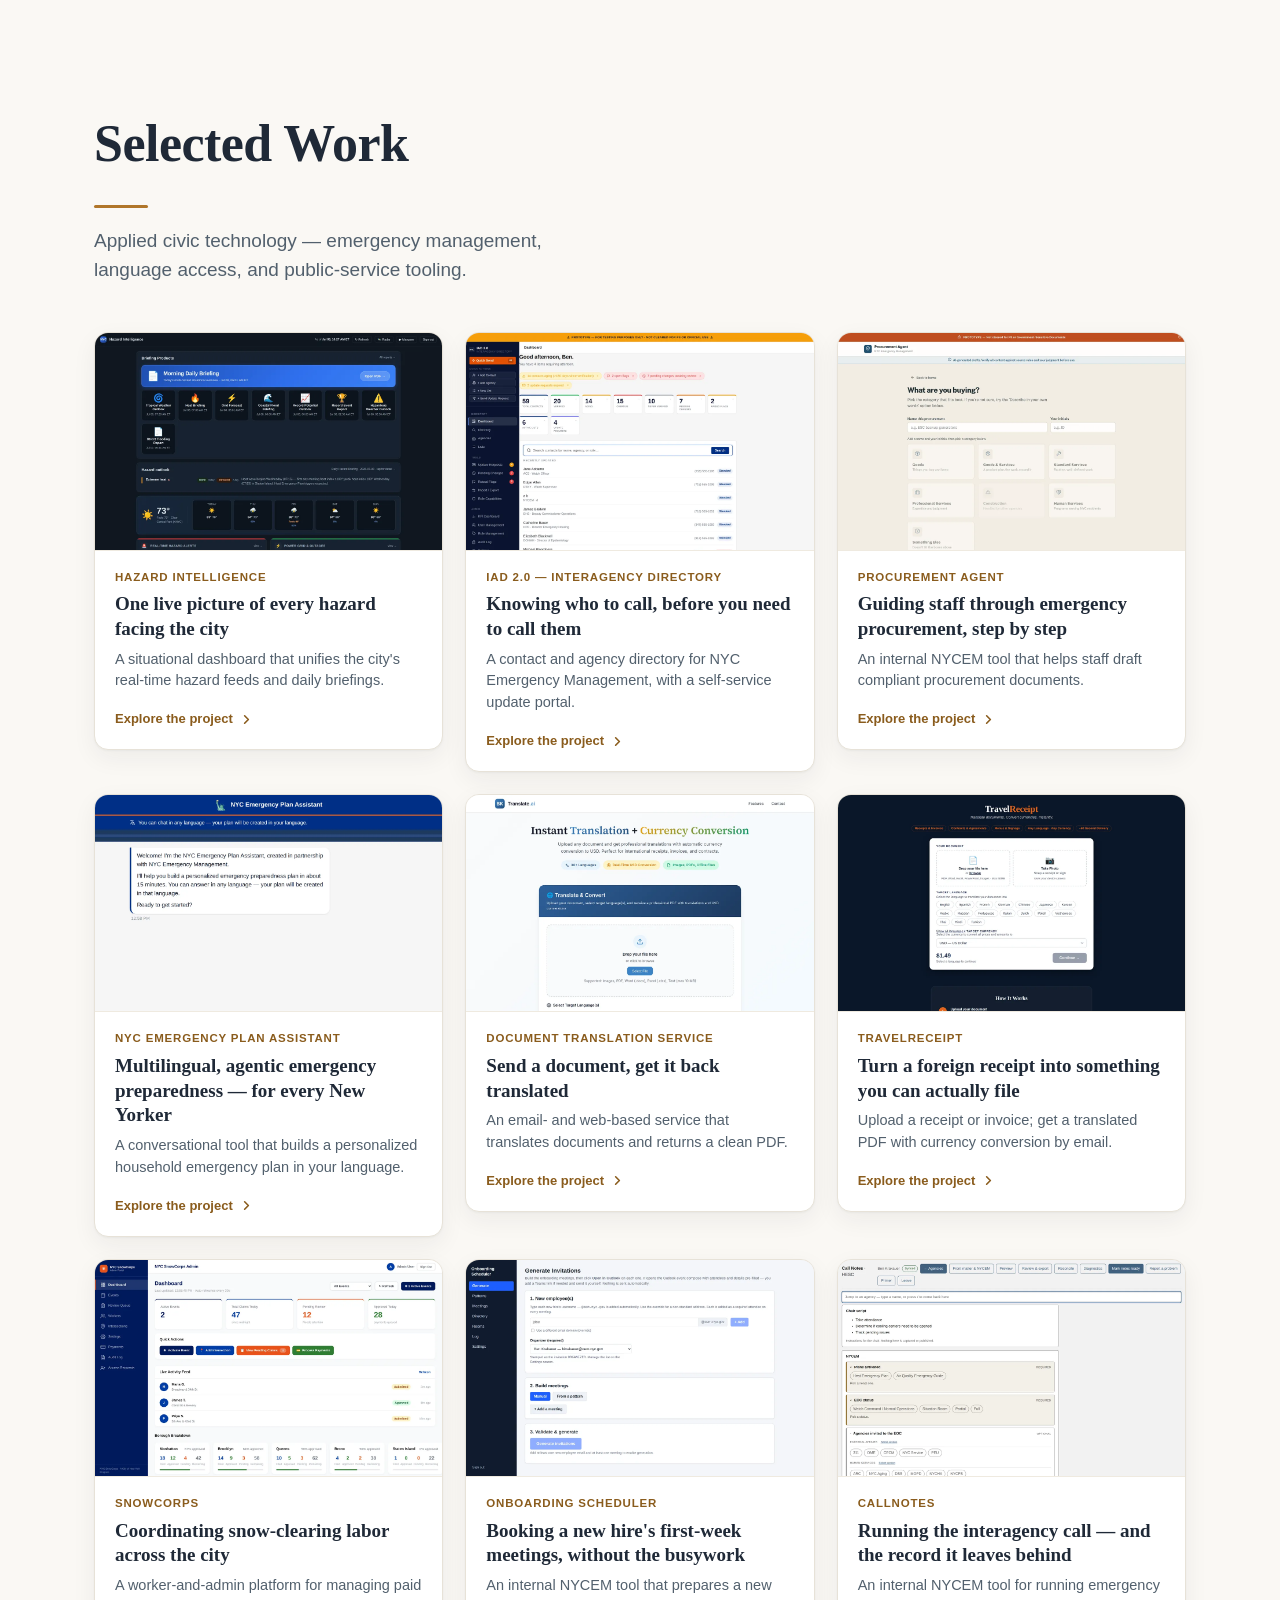
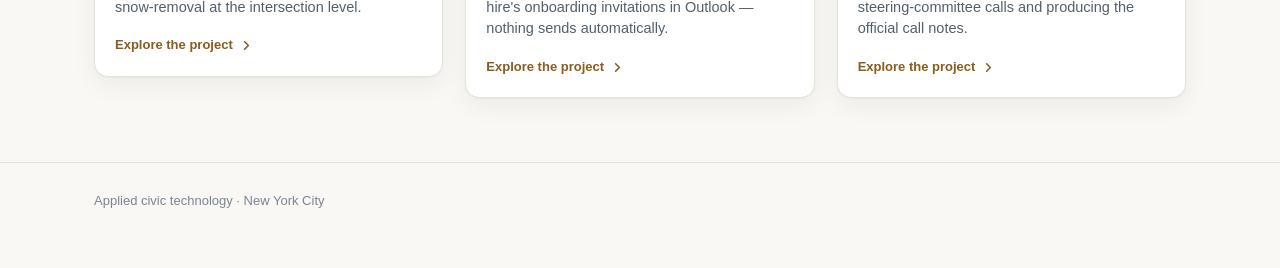
==== commit 8f45ad8c: "Add CallNotes detail page (9th project) + fix lightbox download button CallNotes: internal NYCEM too" ====
--- a/src/index.html
+++ b/src/index.html
@@ -136,6 +136,20 @@
         </a>
       </li>
 
+      <li class="tile" role="listitem">
+        <a class="tile-link" href="callnotes.html">
+          <span class="tile-media">
+            <img src="assets/images/callnotes.webp" alt="CallNotes — live interagency emergency call capture" width="1200" height="750" loading="eager" decoding="async" />
+          </span>
+          <span class="tile-head">
+            <span class="tile-kicker">CallNotes</span>
+            <span class="tile-headline">Running the interagency call — and the record it leaves behind</span>
+            <span class="tile-oneliner">An internal NYCEM tool for running emergency steering-committee calls and producing the official call notes.</span>
+            <span class="tile-go" aria-hidden="true">Explore the project <svg class="chev-r" viewBox="0 0 16 16" width="15" height="15" aria-hidden="true"><path d="M6 4l4 4-4 4" fill="none" stroke="currentColor" stroke-width="1.7" stroke-linecap="round" stroke-linejoin="round"/></svg></span>
+          </span>
+        </a>
+      </li>
+
     </ul>
   </main>
 
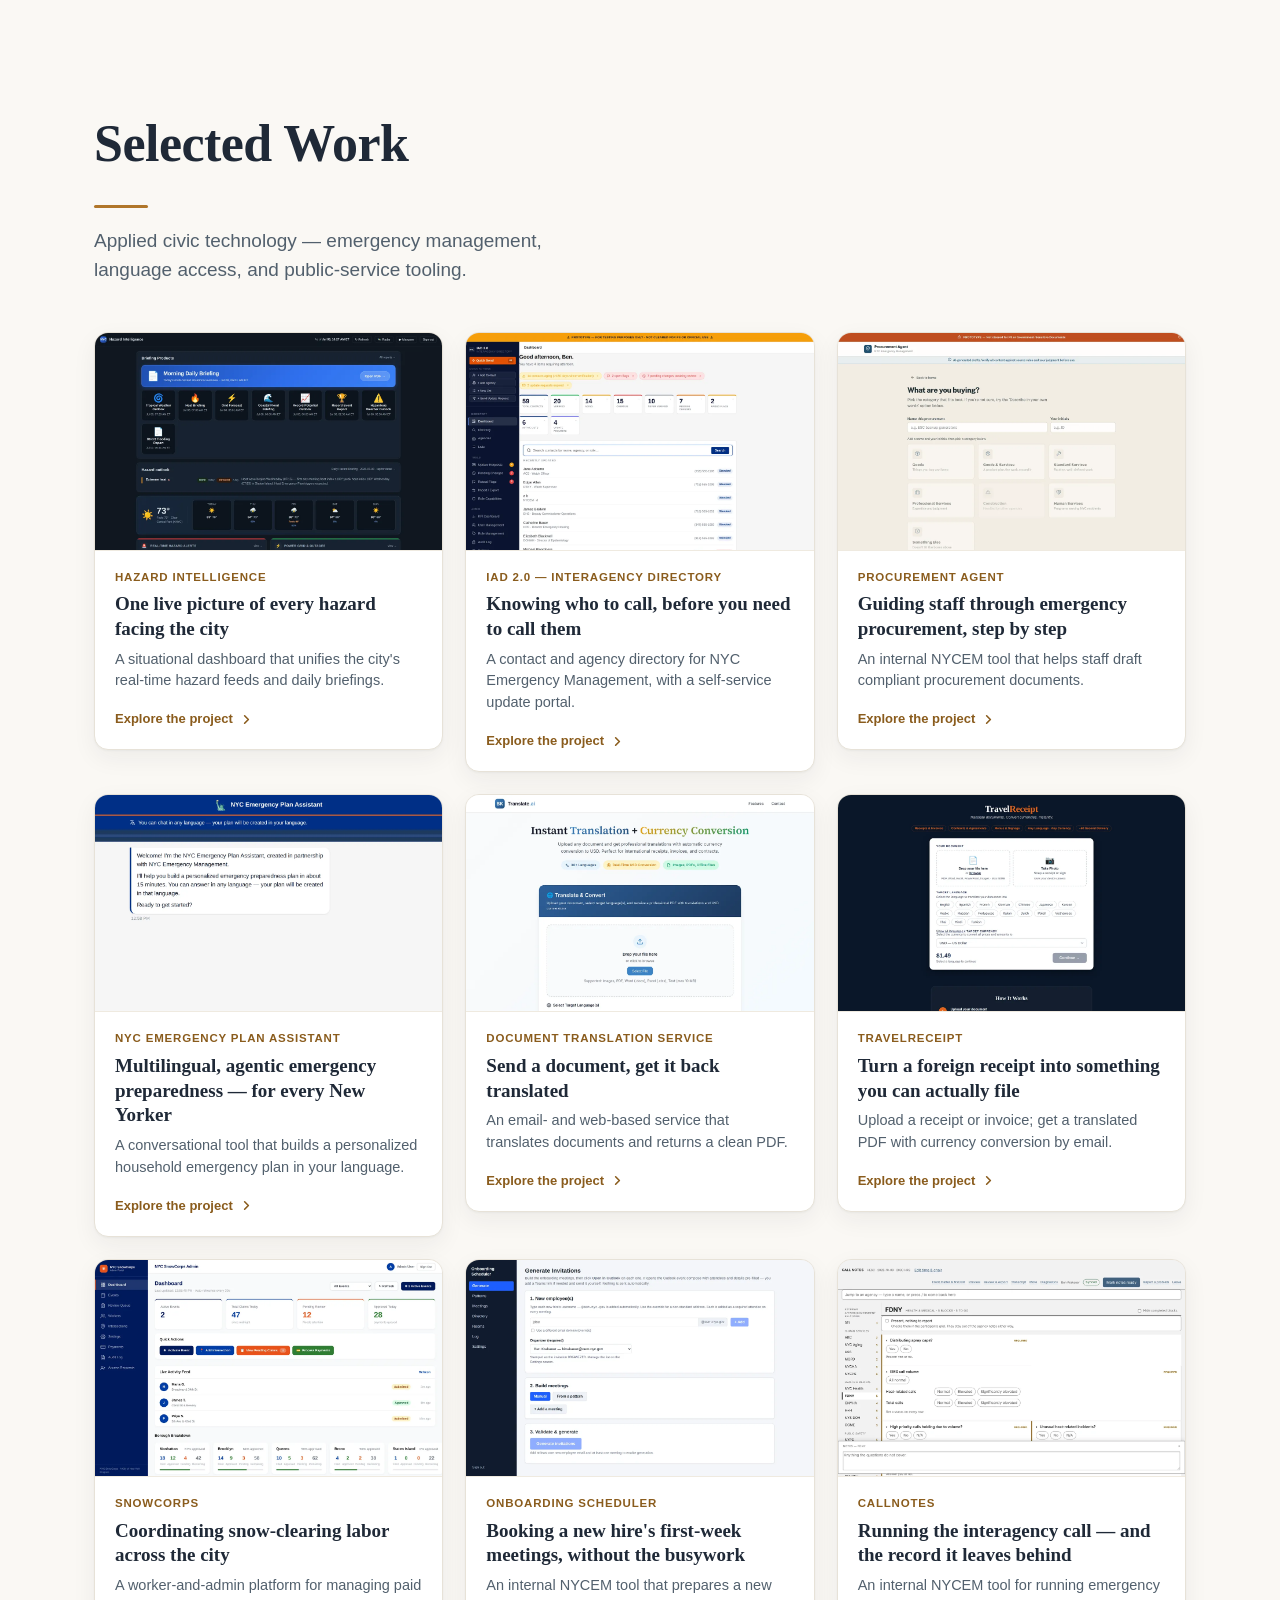
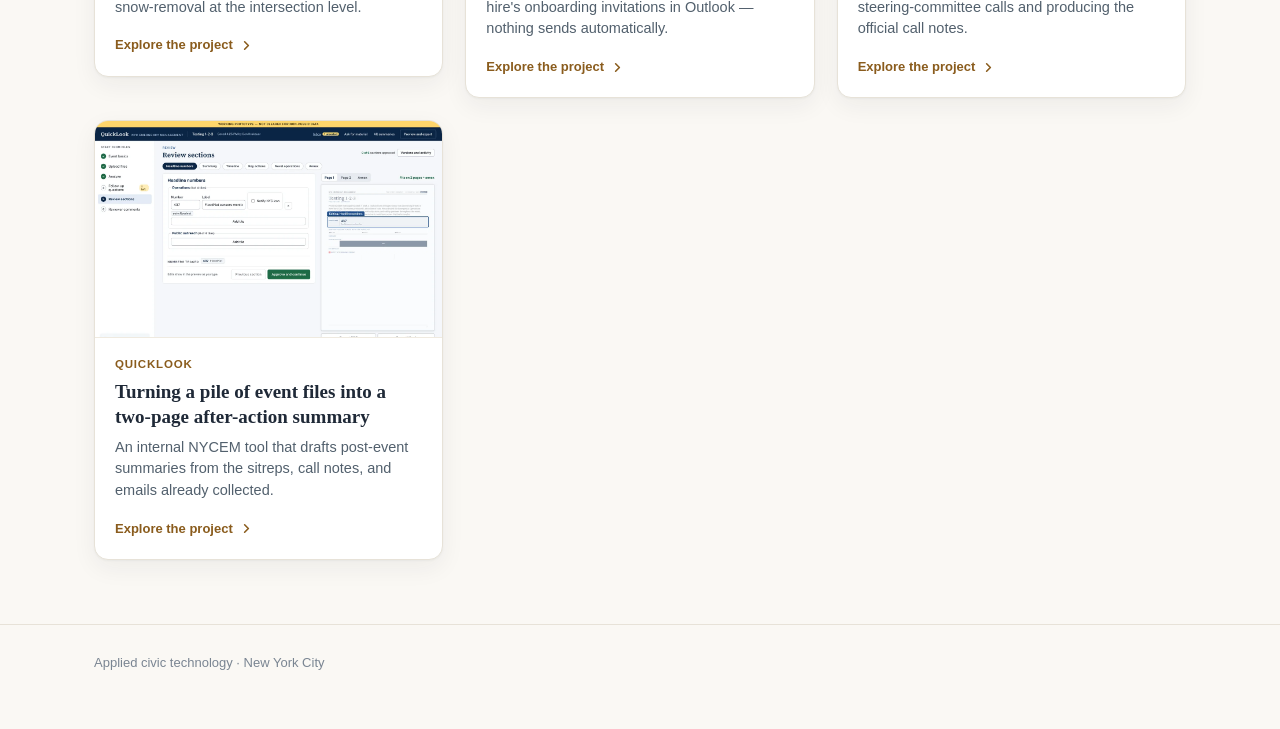
==== commit afc81982: "Add QuickLook project (9 views) and refresh CallNotes drill-down (10 views) QuickLook is a new inter" ====
--- a/src/index.html
+++ b/src/index.html
@@ -150,6 +150,20 @@
         </a>
       </li>
 
+      <li class="tile" role="listitem">
+        <a class="tile-link" href="quicklook.html">
+          <span class="tile-media">
+            <img src="assets/images/quicklook.webp" alt="QuickLook — post-event summary builder for NYC Emergency Management" width="1200" height="750" loading="eager" decoding="async" />
+          </span>
+          <span class="tile-head">
+            <span class="tile-kicker">QuickLook</span>
+            <span class="tile-headline">Turning a pile of event files into a two-page after-action summary</span>
+            <span class="tile-oneliner">An internal NYCEM tool that drafts post-event summaries from the sitreps, call notes, and emails already collected.</span>
+            <span class="tile-go" aria-hidden="true">Explore the project <svg class="chev-r" viewBox="0 0 16 16" width="15" height="15" aria-hidden="true"><path d="M6 4l4 4-4 4" fill="none" stroke="currentColor" stroke-width="1.7" stroke-linecap="round" stroke-linejoin="round"/></svg></span>
+          </span>
+        </a>
+      </li>
+
     </ul>
   </main>
 
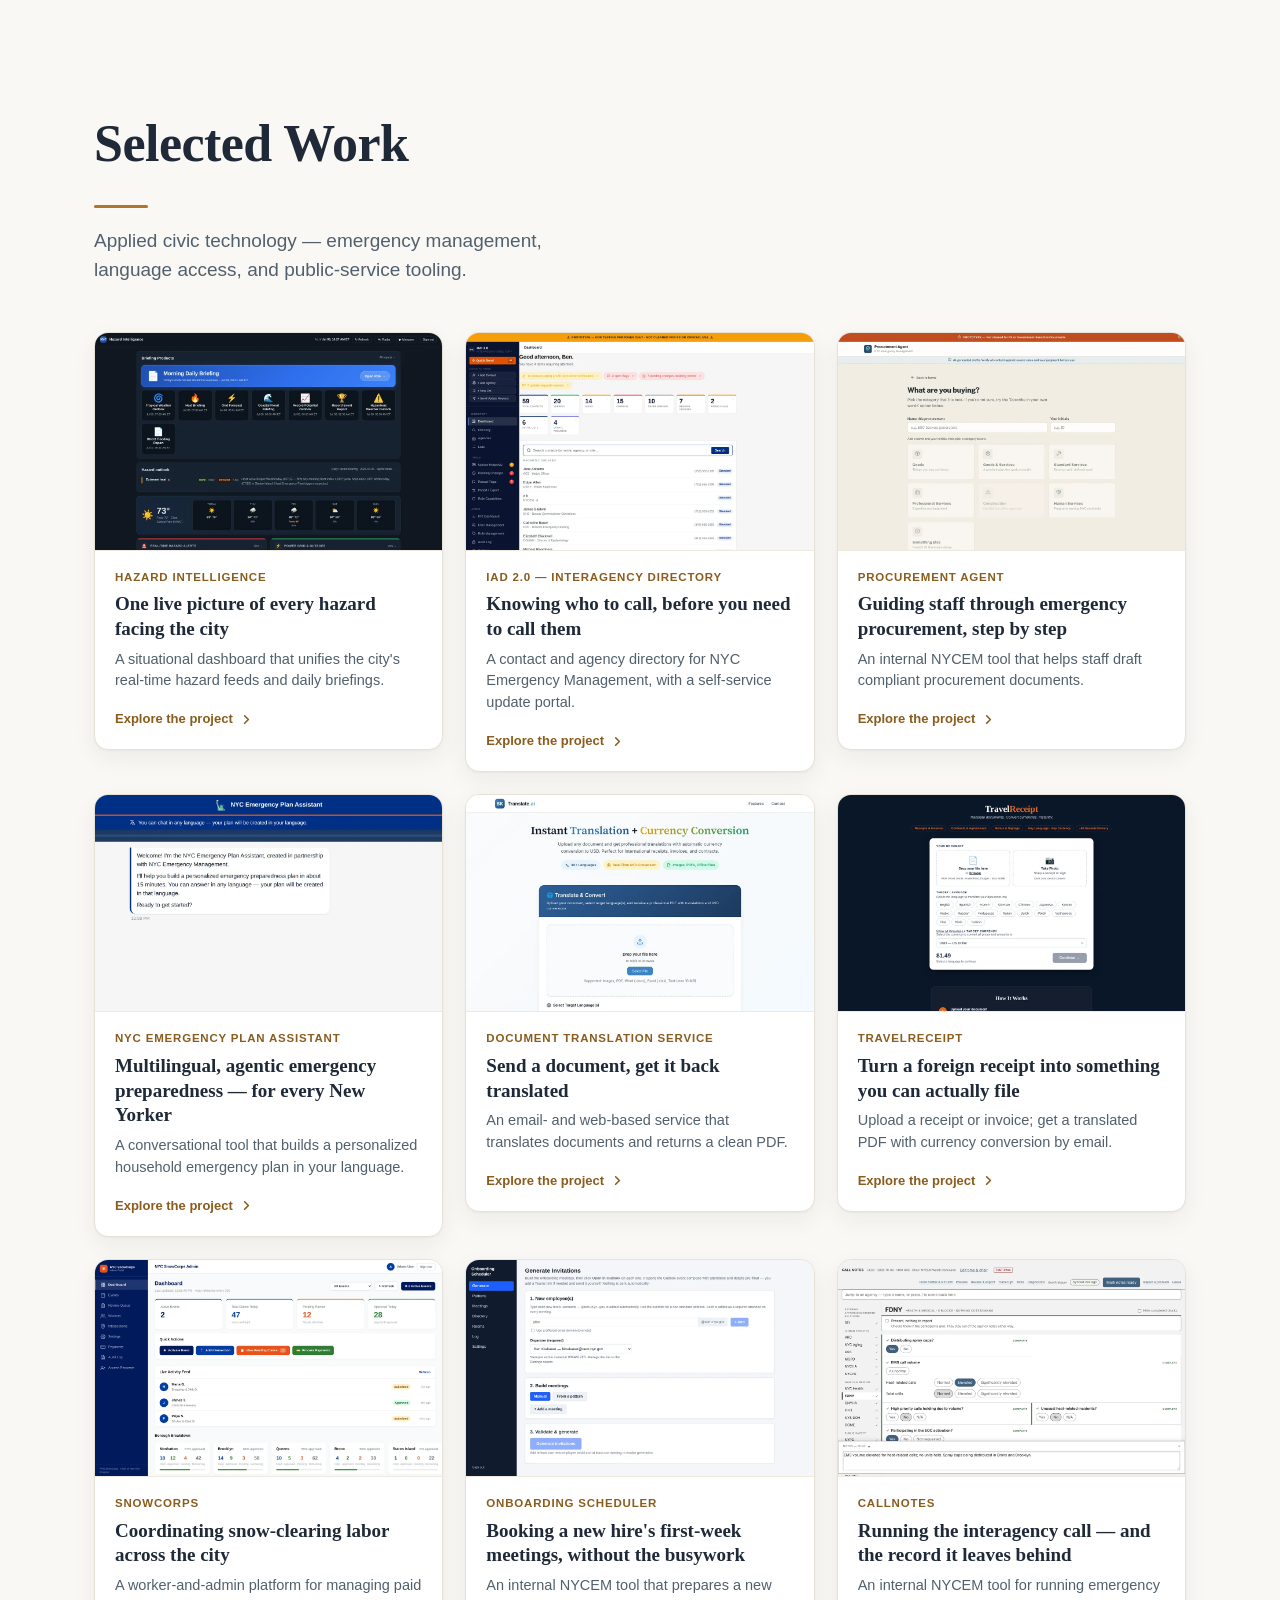
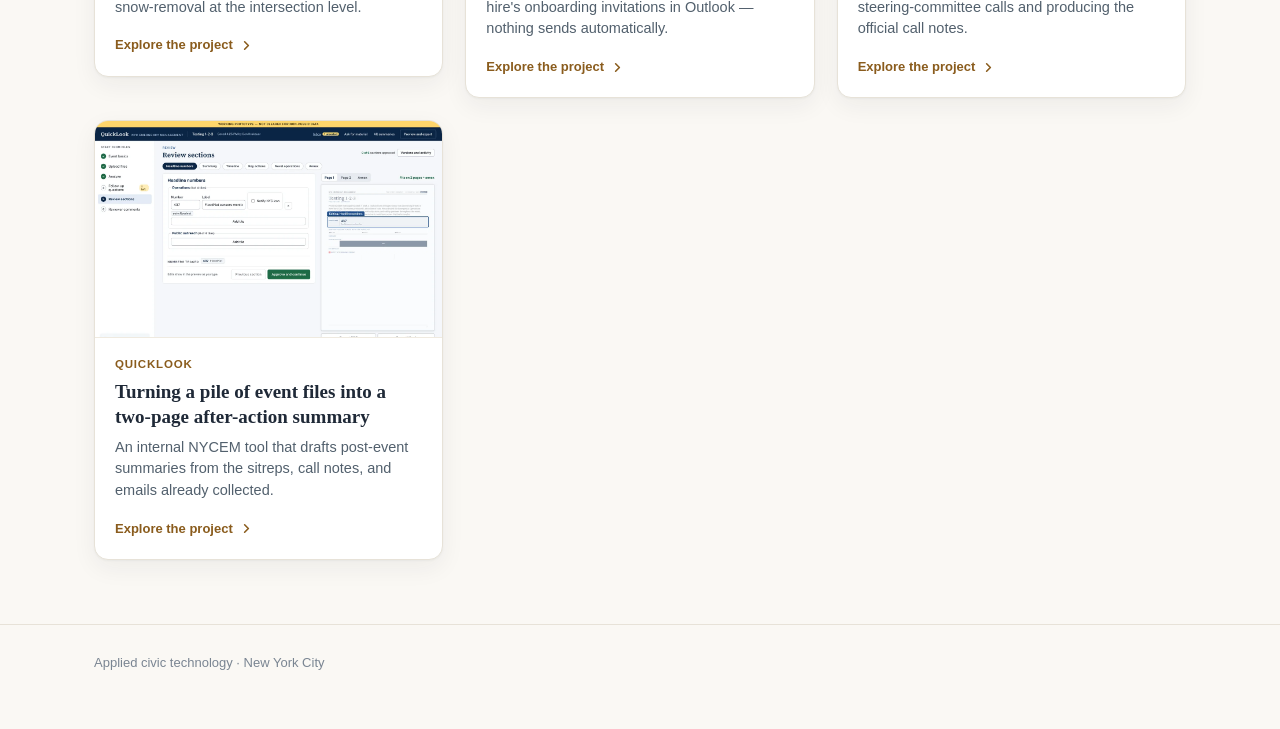
==== commit 62f3d8b3: "Re-capture CallNotes from a fully worked call; bust image caches CallNotes screenshots now come from" ====
--- a/src/index.html
+++ b/src/index.html
@@ -27,7 +27,7 @@
       <li class="tile" role="listitem">
         <a class="tile-link" href="hazard-intelligence.html">
           <span class="tile-media">
-            <img src="assets/images/hazardintel.webp" alt="NYCEM Hazard Intelligence — real-time situational dashboard" width="1200" height="750" loading="eager" decoding="async" />
+            <img src="assets/images/hazardintel.webp?v=7631473e" alt="NYCEM Hazard Intelligence — real-time situational dashboard" width="1200" height="750" loading="eager" decoding="async" />
           </span>
           <span class="tile-head">
             <span class="tile-kicker">Hazard Intelligence</span>
@@ -41,7 +41,7 @@
       <li class="tile" role="listitem">
         <a class="tile-link" href="iad.html">
           <span class="tile-media">
-            <img src="assets/images/iad.webp" alt="IAD 2.0 — interagency directory dashboard for NYC Emergency Management" width="1200" height="750" loading="eager" decoding="async" />
+            <img src="assets/images/iad.webp?v=42a3baab" alt="IAD 2.0 — interagency directory dashboard for NYC Emergency Management" width="1200" height="750" loading="eager" decoding="async" />
           </span>
           <span class="tile-head">
             <span class="tile-kicker">IAD 2.0 — Interagency Directory</span>
@@ -55,7 +55,7 @@
       <li class="tile" role="listitem">
         <a class="tile-link" href="procurement.html">
           <span class="tile-media">
-            <img src="assets/images/procurement.webp" alt="Procurement Agent — internal NYCEM procurement drafting tool" width="1200" height="750" loading="eager" decoding="async" />
+            <img src="assets/images/procurement.webp?v=7bfad933" alt="Procurement Agent — internal NYCEM procurement drafting tool" width="1200" height="750" loading="eager" decoding="async" />
           </span>
           <span class="tile-head">
             <span class="tile-kicker">Procurement Agent</span>
@@ -69,7 +69,7 @@
       <li class="tile" role="listitem">
         <a class="tile-link" href="emergency-plan.html">
           <span class="tile-media">
-            <img src="assets/images/emergencyplan.webp" alt="NYC Emergency Plan Assistant — conversational preparedness interface" width="1200" height="750" loading="eager" decoding="async" />
+            <img src="assets/images/emergencyplan.webp?v=dca011ae" alt="NYC Emergency Plan Assistant — conversational preparedness interface" width="1200" height="750" loading="eager" decoding="async" />
           </span>
           <span class="tile-head">
             <span class="tile-kicker">NYC Emergency Plan Assistant</span>
@@ -83,7 +83,7 @@
       <li class="tile" role="listitem">
         <a class="tile-link" href="document-translation.html">
           <span class="tile-media">
-            <img src="assets/images/translate.webp" alt="Document Translation Service — upload and email translation" width="1200" height="750" loading="eager" decoding="async" />
+            <img src="assets/images/translate.webp?v=fe5eba92" alt="Document Translation Service — upload and email translation" width="1200" height="750" loading="eager" decoding="async" />
           </span>
           <span class="tile-head">
             <span class="tile-kicker">Document Translation Service</span>
@@ -97,7 +97,7 @@
       <li class="tile" role="listitem">
         <a class="tile-link" href="travelreceipt.html">
           <span class="tile-media">
-            <img src="assets/images/travelreceipt.webp" alt="TravelReceipt — translate a receipt and convert its currency" width="1200" height="750" loading="eager" decoding="async" />
+            <img src="assets/images/travelreceipt.webp?v=9500c8cb" alt="TravelReceipt — translate a receipt and convert its currency" width="1200" height="750" loading="eager" decoding="async" />
           </span>
           <span class="tile-head">
             <span class="tile-kicker">TravelReceipt</span>
@@ -111,7 +111,7 @@
       <li class="tile" role="listitem">
         <a class="tile-link" href="snowcorps.html">
           <span class="tile-media">
-            <img src="assets/images/snowcorps.webp" alt="SnowCorps — worker and admin platform for snow-removal coordination" width="1200" height="750" loading="eager" decoding="async" />
+            <img src="assets/images/snowcorps.webp?v=502077ed" alt="SnowCorps — worker and admin platform for snow-removal coordination" width="1200" height="750" loading="eager" decoding="async" />
           </span>
           <span class="tile-head">
             <span class="tile-kicker">SnowCorps</span>
@@ -125,7 +125,7 @@
       <li class="tile" role="listitem">
         <a class="tile-link" href="onboarding.html">
           <span class="tile-media">
-            <img src="assets/images/onboarding.webp" alt="Onboarding Scheduler — internal NYCEM tool that builds onboarding meeting invitations" width="1200" height="750" loading="eager" decoding="async" />
+            <img src="assets/images/onboarding.webp?v=cfad6427" alt="Onboarding Scheduler — internal NYCEM tool that builds onboarding meeting invitations" width="1200" height="750" loading="eager" decoding="async" />
           </span>
           <span class="tile-head">
             <span class="tile-kicker">Onboarding Scheduler</span>
@@ -139,7 +139,7 @@
       <li class="tile" role="listitem">
         <a class="tile-link" href="callnotes.html">
           <span class="tile-media">
-            <img src="assets/images/callnotes.webp" alt="CallNotes — live interagency emergency call capture" width="1200" height="750" loading="eager" decoding="async" />
+            <img src="assets/images/callnotes.webp?v=e503f182" alt="CallNotes — live interagency emergency call capture" width="1200" height="750" loading="eager" decoding="async" />
           </span>
           <span class="tile-head">
             <span class="tile-kicker">CallNotes</span>
@@ -153,7 +153,7 @@
       <li class="tile" role="listitem">
         <a class="tile-link" href="quicklook.html">
           <span class="tile-media">
-            <img src="assets/images/quicklook.webp" alt="QuickLook — post-event summary builder for NYC Emergency Management" width="1200" height="750" loading="eager" decoding="async" />
+            <img src="assets/images/quicklook.webp?v=aa8a86d5" alt="QuickLook — post-event summary builder for NYC Emergency Management" width="1200" height="750" loading="eager" decoding="async" />
           </span>
           <span class="tile-head">
             <span class="tile-kicker">QuickLook</span>
--- a/src/styles.css
+++ b/src/styles.css
@@ -173,6 +173,7 @@
 .tile-links a:focus-visible { outline: 3px solid var(--accent); outline-offset: 3px; border-radius: 3px; }
 .ext { opacity: .7; flex: none; }
 .link-sep { color: var(--ink-faint); }
+.link-offline { color: var(--ink-faint); font-weight: 600; }
 .link-note {
   margin-left: 4px; font-size: 12px; font-weight: 500; color: var(--ink-faint);
   background: var(--accent-soft); padding: 2px 8px; border-radius: 999px;
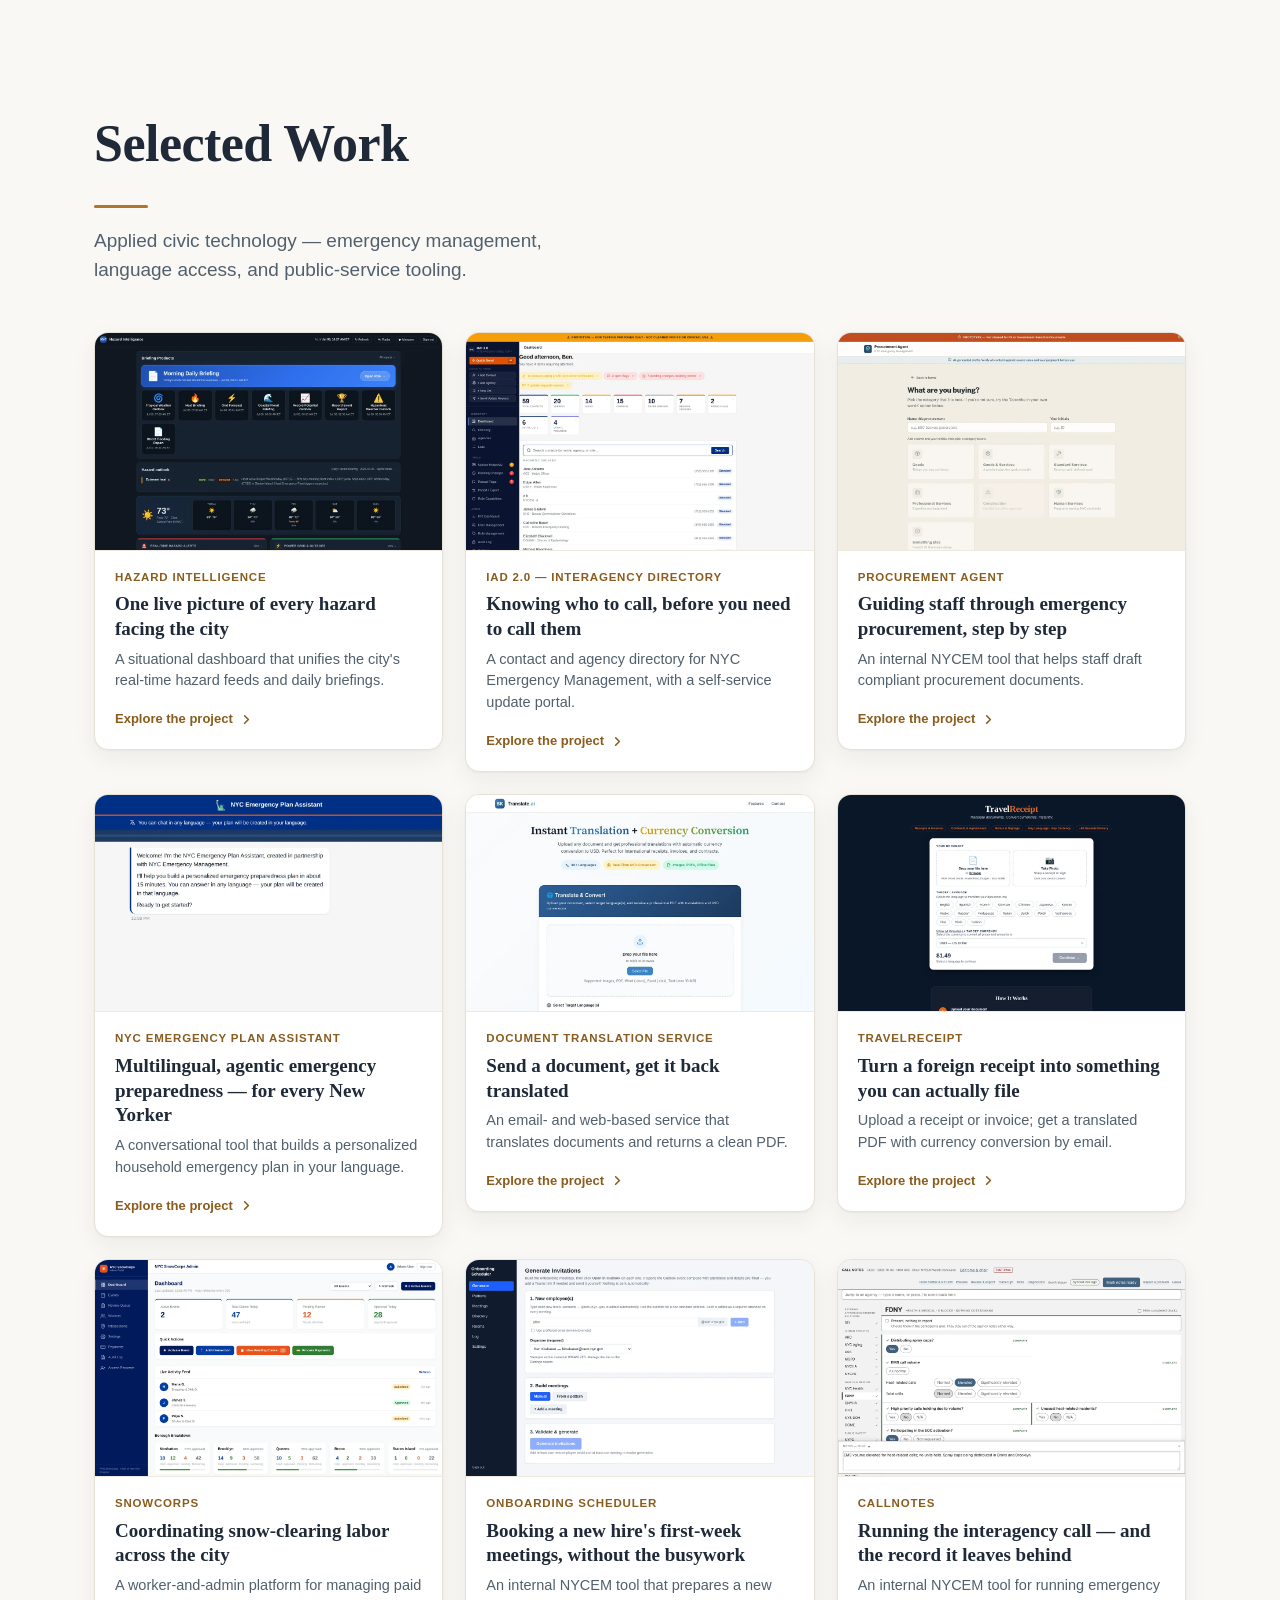
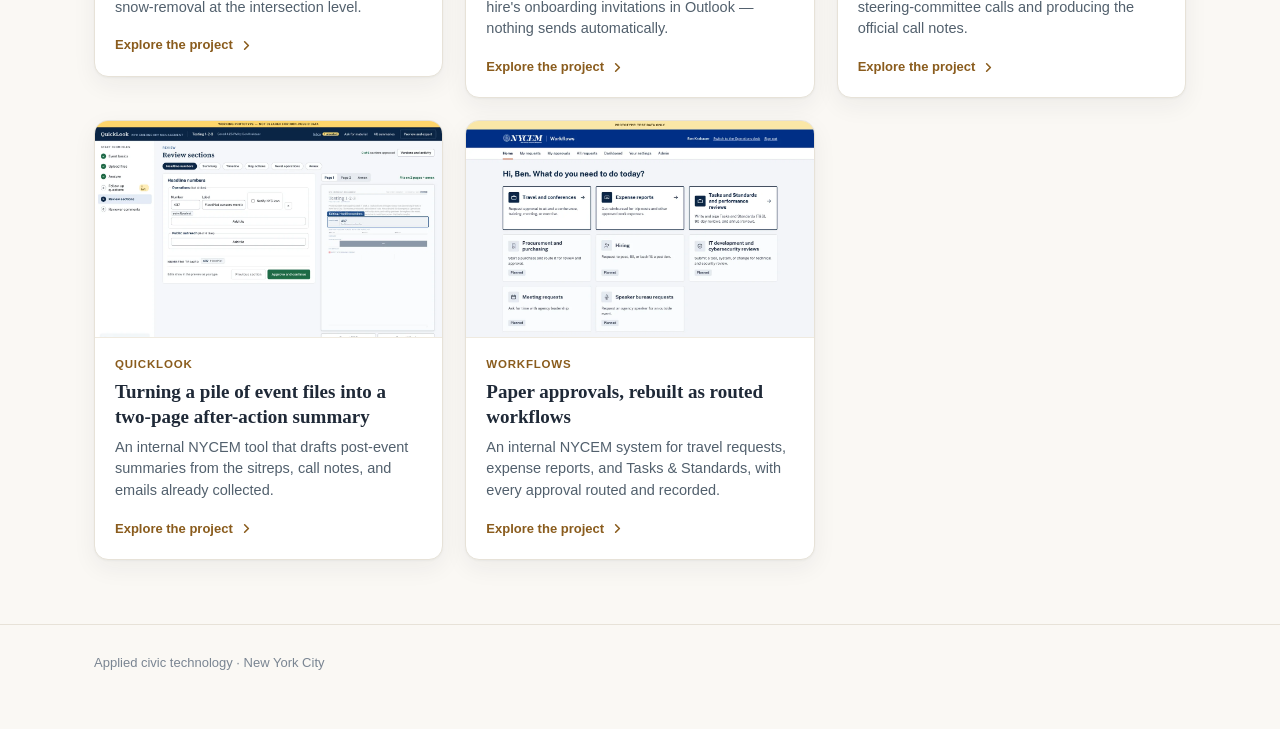
==== commit 2418e494: "Add Workflows project (10 views) New home tile and detail page for workflows.benjaminkrakauer.com, N" ====
--- a/src/index.html
+++ b/src/index.html
@@ -164,6 +164,20 @@
         </a>
       </li>
 
+      <li class="tile" role="listitem">
+        <a class="tile-link" href="workflows.html">
+          <span class="tile-media">
+            <img src="assets/images/workflows.webp?v=72162cc1" alt="NYCEM Workflows — home page listing travel, expense, and performance-review workflows" width="1200" height="750" loading="eager" decoding="async" />
+          </span>
+          <span class="tile-head">
+            <span class="tile-kicker">Workflows</span>
+            <span class="tile-headline">Paper approvals, rebuilt as routed workflows</span>
+            <span class="tile-oneliner">An internal NYCEM system for travel requests, expense reports, and Tasks &amp; Standards, with every approval routed and recorded.</span>
+            <span class="tile-go" aria-hidden="true">Explore the project <svg class="chev-r" viewBox="0 0 16 16" width="15" height="15" aria-hidden="true"><path d="M6 4l4 4-4 4" fill="none" stroke="currentColor" stroke-width="1.7" stroke-linecap="round" stroke-linejoin="round"/></svg></span>
+          </span>
+        </a>
+      </li>
+
     </ul>
   </main>
 
